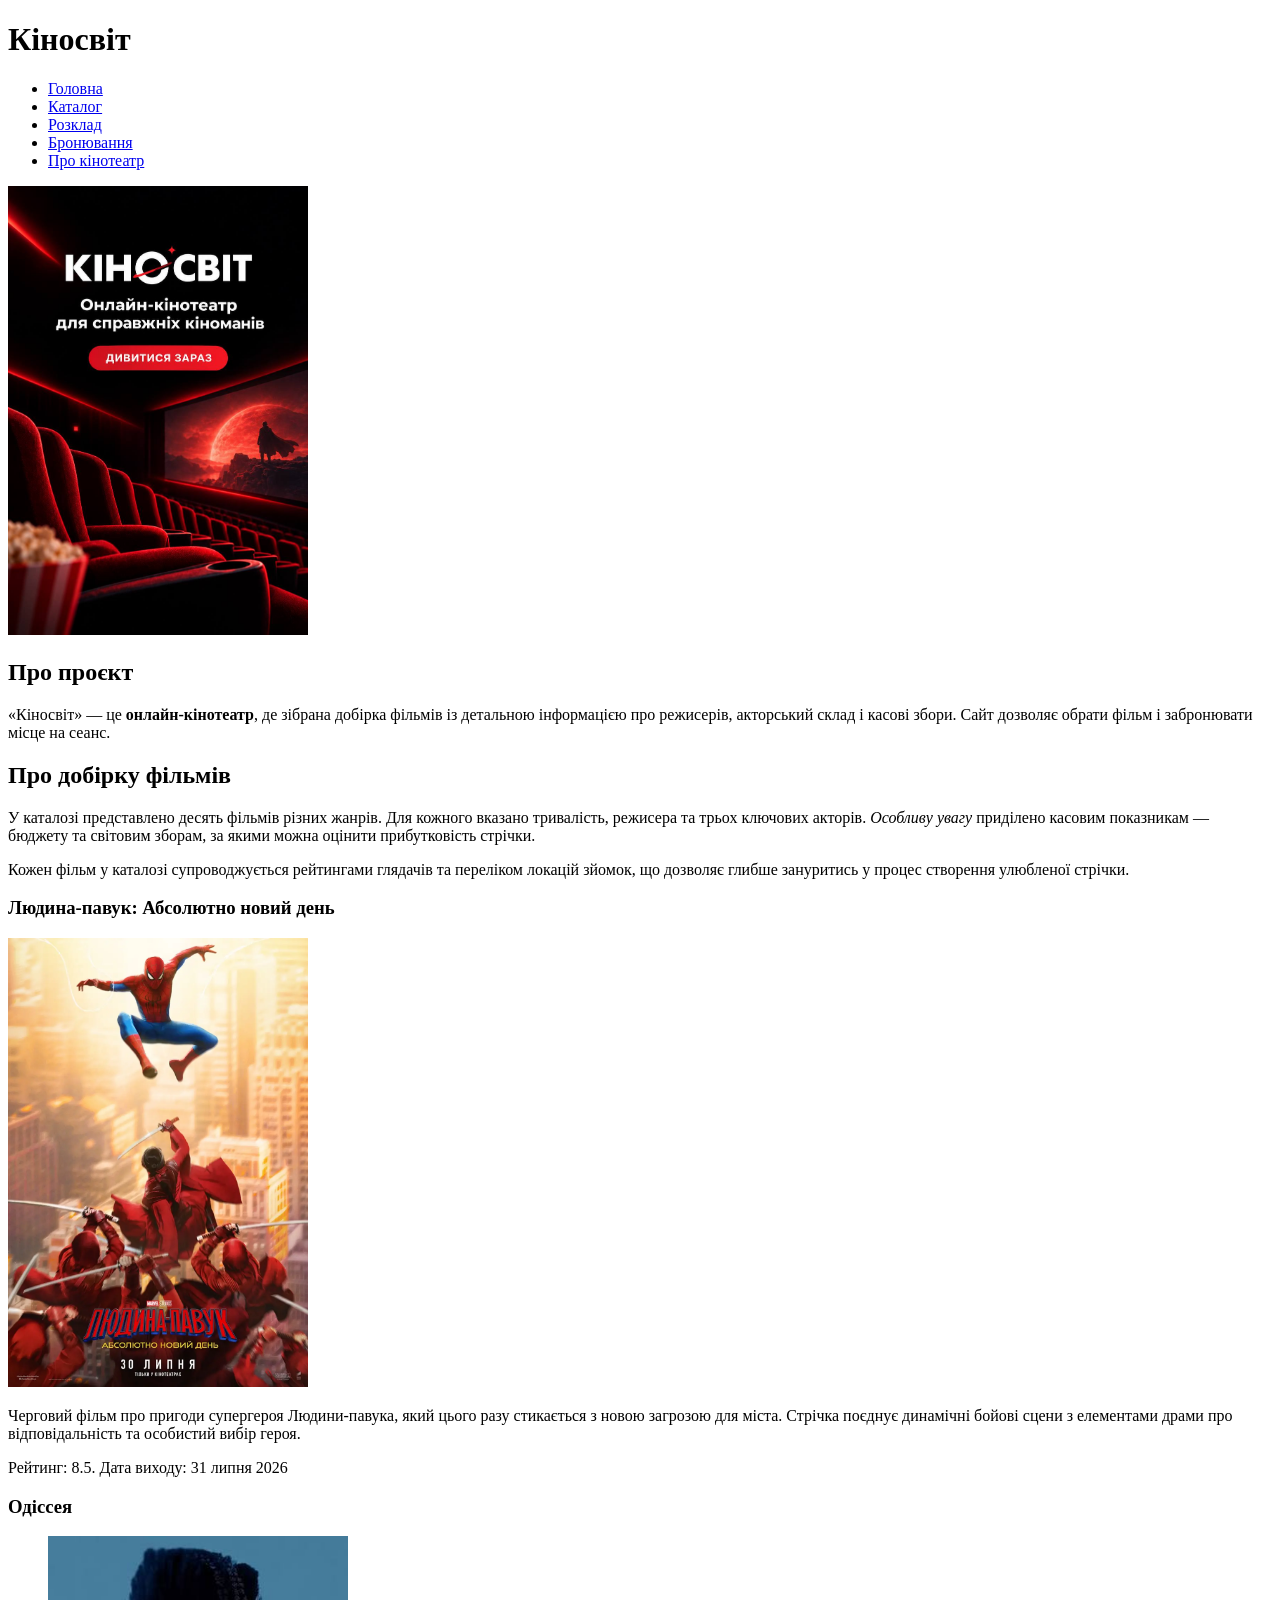
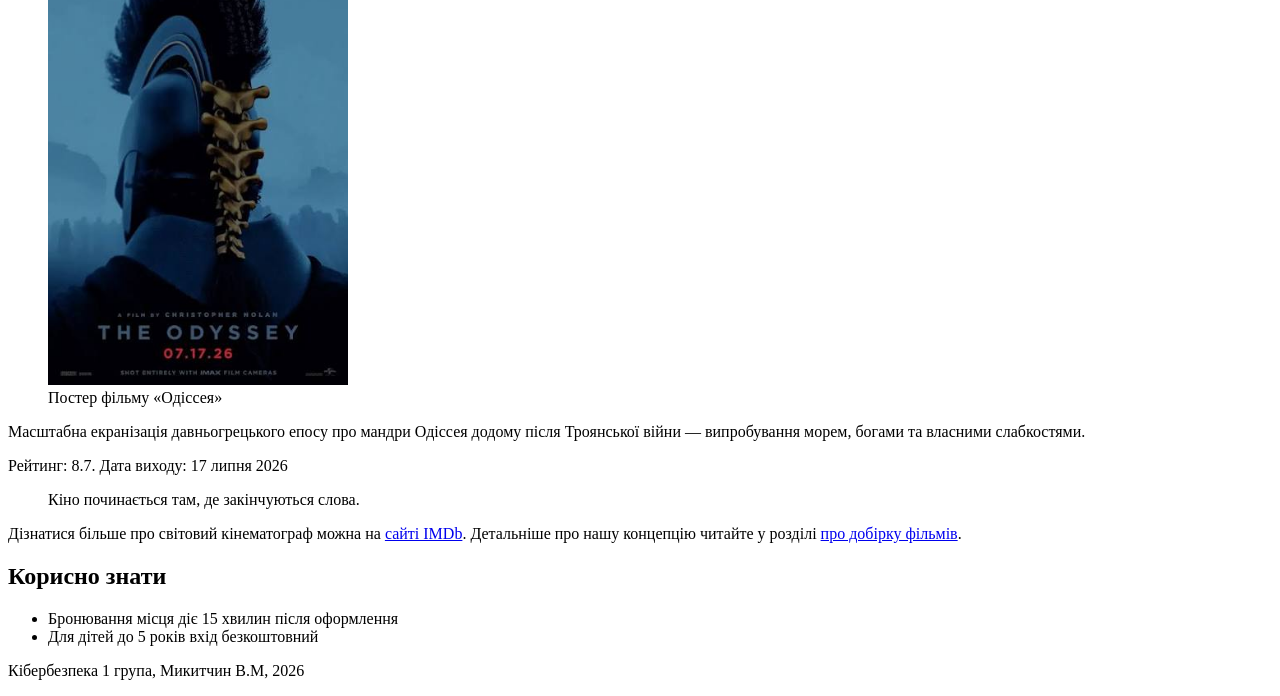
==== index.html @ e6f0a98f "Додано семантичний каркас головної сторінки" ====
<!DOCTYPE html>
<html lang="uk">
<head>
  <meta charset="UTF-8">
  <meta name="viewport" content="width=device-width, initial-scale=1.0">
  <title>Кіносвіт — онлайн-кінотеатр</title>
</head>
<body>

<header>
<h1>Кіносвіт</h1>
<nav aria-label="Головне меню">
  <ul>
    <li><a href="index.html">Головна</a></li>
    <li><a href="catalog.html">Каталог</a></li>
    <li><a href="#">Розклад</a></li>
    <li><a href="#">Бронювання</a></li>
    <li><a href="#">Про кінотеатр</a></li>
  </ul>
</nav>
<img src="images/cinema-banner-1.jpg" alt="Постер-банер онлайн-кінотеатру Кіносвіт" width="300" height="449">
</header>

<main>

<section>
<h2 id="about">Про проєкт</h2>
<p>
  «Кіносвіт» — це <strong>онлайн-кінотеатр</strong>, де зібрана добірка
  фільмів із детальною інформацією про режисерів, акторський склад
  і касові збори. Сайт дозволяє обрати фільм і забронювати місце на сеанс.
</p>
</section>

<section>
<h2 id="selection">Про добірку фільмів</h2>
<p>
  У каталозі представлено десять фільмів різних жанрів. Для кожного
  вказано тривалість, режисера та трьох ключових акторів.
  <em>Особливу увагу</em> приділено касовим показникам — бюджету
  та світовим зборам, за якими можна оцінити прибутковість стрічки.
</p>
<p>
  Кожен фільм у каталозі супроводжується рейтингами глядачів
  та переліком локацій зйомок, що дозволяє глибше зануритись
  у процес створення улюбленої стрічки.
</p>

<article>
<header>
<h3>Людина-павук: Абсолютно новий день</h3>
</header>
<img src="images/cinema-banner.jpg" alt="Постер фільму «Людина-павук: Абсолютно новий день»" width="300" height="449" loading="lazy">
<p> Черговий фільм про пригоди супергероя Людини-павука, який 
    цього разу стикається з новою загрозою для міста. Стрічка 
    поєднує динамічні бойові сцени з елементами драми про 
    відповідальність та особистий вибір героя.</p>
<footer>
<p>Рейтинг: 8.5. Дата виходу: <time datetime="2026-07-31">31 липня 2026</time></p>
</footer>
</article>

<article>
<header>
<h3>Одіссея</h3>
</header>
<figure>
  <img src="images/movie-poster-2.jpg" alt="Постер фільму «Одіссея»" width="300" height="449" loading="lazy">
  <figcaption>Постер фільму «Одіссея»</figcaption>
</figure>
<p> Масштабна екранізація давньогрецького епосу про мандри Одіссея 
    додому після Троянської війни — випробування морем, богами 
    та власними слабкостями.</p>
<footer>
<p>Рейтинг: 8.7. Дата виходу: <time datetime="2026-07-17">17 липня 2026</time></p>
</footer>
</article>

<blockquote>Кіно починається там, де закінчуються слова.</blockquote>

<p>
  Дізнатися більше про світовий кінематограф можна на
  <a href="https://www.imdb.com" target="_blank" rel="noopener noreferrer">сайті IMDb</a>.
  Детальніше про нашу концепцію читайте у розділі
  <a href="#selection">про добірку фільмів</a>.
</p>
</section>

</main>

<aside>
<h2>Корисно знати</h2>
<ul>
  <li>Бронювання місця діє 15 хвилин після оформлення</li>
  <li>Для дітей до 5 років вхід безкоштовний</li>
</ul>
</aside>

<footer>
<p>Кібербезпека 1 група, Микитчин В.М, 2026</p>
</footer>

</body>
</html>
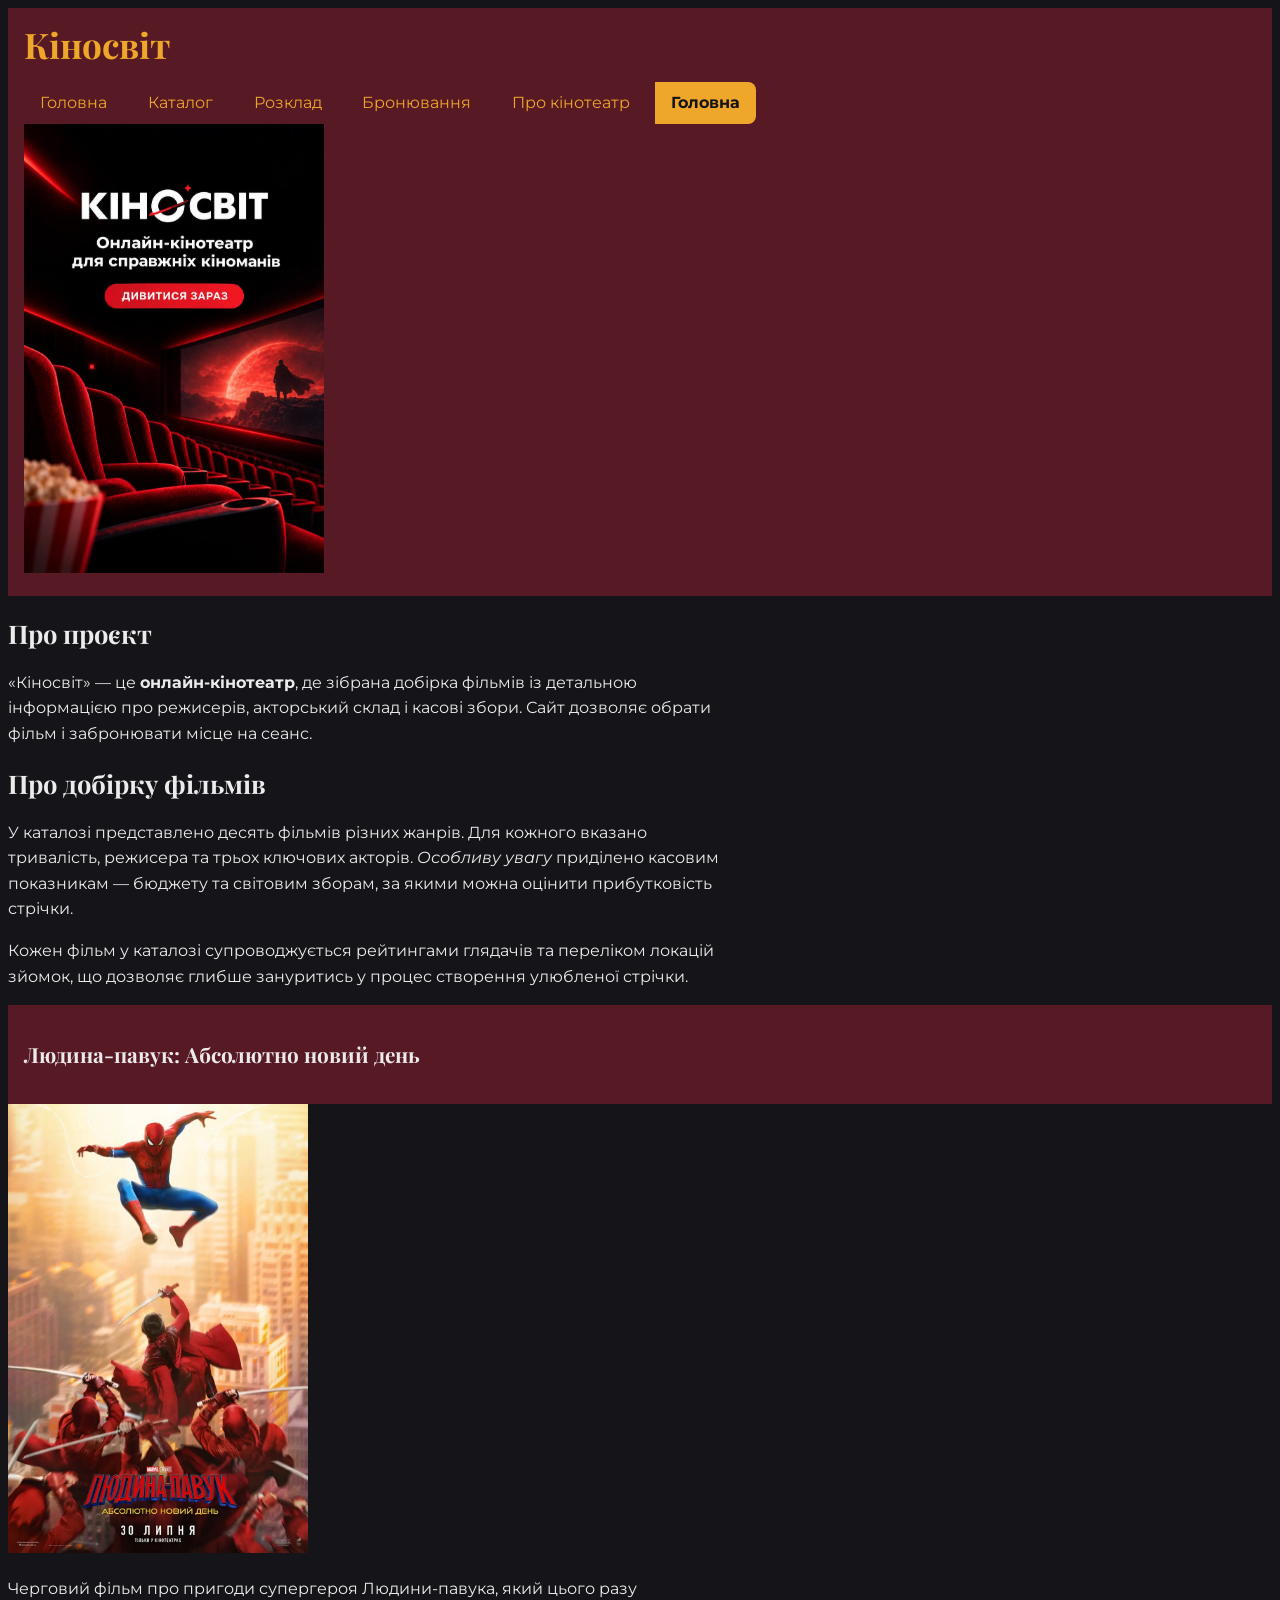
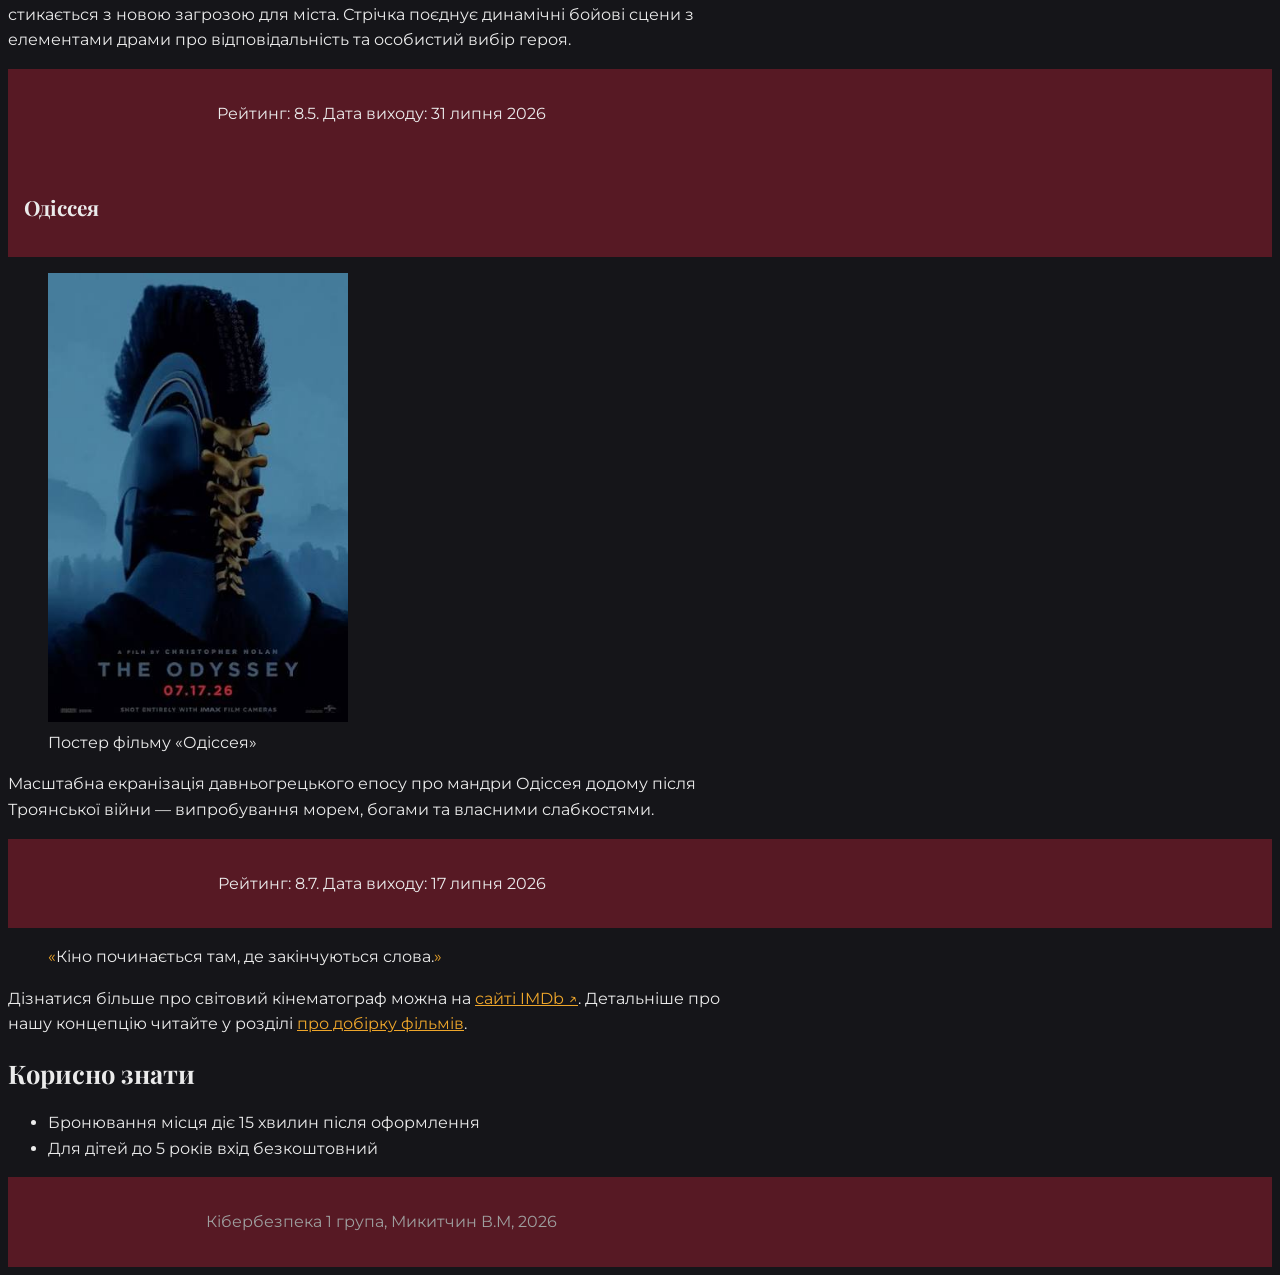
==== commit 63d11d63: "Підключено CSS та додано клас current у навігації" ====
--- a/index.html
+++ b/index.html
@@ -1,104 +1,110 @@
 <!DOCTYPE html>
 <html lang="uk">
+
 <head>
   <meta charset="UTF-8">
   <meta name="viewport" content="width=device-width, initial-scale=1.0">
   <title>Кіносвіт — онлайн-кінотеатр</title>
+  <link rel="stylesheet" href="css/styles.css">
 </head>
+
 <body>
 
-<header>
-<h1>Кіносвіт</h1>
-<nav aria-label="Головне меню">
-  <ul>
-    <li><a href="index.html">Головна</a></li>
-    <li><a href="catalog.html">Каталог</a></li>
-    <li><a href="#">Розклад</a></li>
-    <li><a href="#">Бронювання</a></li>
-    <li><a href="#">Про кінотеатр</a></li>
-  </ul>
-</nav>
-<img src="images/cinema-banner-1.jpg" alt="Постер-банер онлайн-кінотеатру Кіносвіт" width="300" height="449">
-</header>
+  <header>
+    <h1>Кіносвіт</h1>
+    <nav aria-label="Головне меню">
+      <ul>
+        <li><a href="index.html">Головна</a></li>
+        <li><a href="catalog.html">Каталог</a></li>
+        <li><a href="#">Розклад</a></li>
+        <li><a href="form.html">Бронювання</a></li>
+        <li><a href="#">Про кінотеатр</a></li>
+        <li><a href="index.html" class="current">Головна</a></li>
+      </ul>
+    </nav>
+    <img src="images/cinema-banner-1.webp" alt="Постер-банер онлайн-кінотеатру Кіносвіт" width="300" height="449">
+  </header>
 
-<main>
+  <main>
 
-<section>
-<h2 id="about">Про проєкт</h2>
-<p>
-  «Кіносвіт» — це <strong>онлайн-кінотеатр</strong>, де зібрана добірка
-  фільмів із детальною інформацією про режисерів, акторський склад
-  і касові збори. Сайт дозволяє обрати фільм і забронювати місце на сеанс.
-</p>
-</section>
+    <section>
+      <h2 id="about">Про проєкт</h2>
+      <p>
+        «Кіносвіт» — це <strong>онлайн-кінотеатр</strong>, де зібрана добірка
+        фільмів із детальною інформацією про режисерів, акторський склад
+        і касові збори. Сайт дозволяє обрати фільм і забронювати місце на сеанс.
+      </p>
+    </section>
 
-<section>
-<h2 id="selection">Про добірку фільмів</h2>
-<p>
-  У каталозі представлено десять фільмів різних жанрів. Для кожного
-  вказано тривалість, режисера та трьох ключових акторів.
-  <em>Особливу увагу</em> приділено касовим показникам — бюджету
-  та світовим зборам, за якими можна оцінити прибутковість стрічки.
-</p>
-<p>
-  Кожен фільм у каталозі супроводжується рейтингами глядачів
-  та переліком локацій зйомок, що дозволяє глибше зануритись
-  у процес створення улюбленої стрічки.
-</p>
+    <section>
+      <h2 id="selection">Про добірку фільмів</h2>
+      <p>
+        У каталозі представлено десять фільмів різних жанрів. Для кожного
+        вказано тривалість, режисера та трьох ключових акторів.
+        <em>Особливу увагу</em> приділено касовим показникам — бюджету
+        та світовим зборам, за якими можна оцінити прибутковість стрічки.
+      </p>
+      <p>
+        Кожен фільм у каталозі супроводжується рейтингами глядачів
+        та переліком локацій зйомок, що дозволяє глибше зануритись
+        у процес створення улюбленої стрічки.
+      </p>
 
-<article>
-<header>
-<h3>Людина-павук: Абсолютно новий день</h3>
-</header>
-<img src="images/cinema-banner.jpg" alt="Постер фільму «Людина-павук: Абсолютно новий день»" width="300" height="449" loading="lazy">
-<p> Черговий фільм про пригоди супергероя Людини-павука, який 
-    цього разу стикається з новою загрозою для міста. Стрічка 
-    поєднує динамічні бойові сцени з елементами драми про 
-    відповідальність та особистий вибір героя.</p>
-<footer>
-<p>Рейтинг: 8.5. Дата виходу: <time datetime="2026-07-31">31 липня 2026</time></p>
-</footer>
-</article>
+      <article id="promo">
+        <header>
+          <h3>Людина-павук: Абсолютно новий день</h3>
+        </header>
+        <img src="images/cinema-banner.webp" alt="Постер фільму «Людина-павук: Абсолютно новий день»" width="300"
+          height="449" loading="lazy">
+        <p> Черговий фільм про пригоди супергероя Людини-павука, який
+          цього разу стикається з новою загрозою для міста. Стрічка
+          поєднує динамічні бойові сцени з елементами драми про
+          відповідальність та особистий вибір героя.</p>
+        <footer>
+          <p>Рейтинг: 8.5. Дата виходу: <time datetime="2026-07-31">31 липня 2026</time></p>
+        </footer>
+      </article>
 
-<article>
-<header>
-<h3>Одіссея</h3>
-</header>
-<figure>
-  <img src="images/movie-poster-2.jpg" alt="Постер фільму «Одіссея»" width="300" height="449" loading="lazy">
-  <figcaption>Постер фільму «Одіссея»</figcaption>
-</figure>
-<p> Масштабна екранізація давньогрецького епосу про мандри Одіссея 
-    додому після Троянської війни — випробування морем, богами 
-    та власними слабкостями.</p>
-<footer>
-<p>Рейтинг: 8.7. Дата виходу: <time datetime="2026-07-17">17 липня 2026</time></p>
-</footer>
-</article>
+      <article>
+        <header>
+          <h3>Одіссея</h3>
+        </header>
+        <figure>
+          <img src="images/images.webp" alt="Постер фільму «Одіссея»" width="300" height="449" loading="lazy">
+          <figcaption>Постер фільму «Одіссея»</figcaption>
+        </figure>
+        <p> Масштабна екранізація давньогрецького епосу про мандри Одіссея
+          додому після Троянської війни — випробування морем, богами
+          та власними слабкостями.</p>
+        <footer>
+          <p>Рейтинг: 8.7. Дата виходу: <time datetime="2026-07-17">17 липня 2026</time></p>
+        </footer>
+      </article>
 
-<blockquote>Кіно починається там, де закінчуються слова.</blockquote>
+      <blockquote>Кіно починається там, де закінчуються слова.</blockquote>
 
-<p>
-  Дізнатися більше про світовий кінематограф можна на
-  <a href="https://www.imdb.com" target="_blank" rel="noopener noreferrer">сайті IMDb</a>.
-  Детальніше про нашу концепцію читайте у розділі
-  <a href="#selection">про добірку фільмів</a>.
-</p>
-</section>
+      <p>
+        Дізнатися більше про світовий кінематограф можна на
+        <a href="https://www.imdb.com" target="_blank" rel="noopener noreferrer">сайті IMDb</a>.
+        Детальніше про нашу концепцію читайте у розділі
+        <a href="#selection">про добірку фільмів</a>.
+      </p>
+    </section>
 
-</main>
+  </main>
 
-<aside>
-<h2>Корисно знати</h2>
-<ul>
-  <li>Бронювання місця діє 15 хвилин після оформлення</li>
-  <li>Для дітей до 5 років вхід безкоштовний</li>
-</ul>
-</aside>
+  <aside>
+    <h2>Корисно знати</h2>
+    <ul>
+      <li>Бронювання місця діє 15 хвилин після оформлення</li>
+      <li>Для дітей до 5 років вхід безкоштовний</li>
+    </ul>
+  </aside>
 
-<footer>
-<p>Кібербезпека 1 група, Микитчин В.М, 2026</p>
-</footer>
+  <footer>
+    <p>Кібербезпека 1 група, Микитчин В.М, 2026</p>
+  </footer>
 
 </body>
+
 </html>
--- a/css/styles.css
+++ b/css/styles.css
@@ -0,0 +1,232 @@
+/* 
+web-course-2/
+├── index.html
+├── catalog.html
+├── form.html
+├── css/
+│   └── styles.css
+├── images/
+└── README.md
+*/
+/* ==========================================================
+   Проєкт: Кіносвіт — онлайн-кінотеатр
+   Варіант 4
+   Виконав: Микитчин В.М.
+   Дата: жовтень 2026
+   ========================================================== */
+
+@import url('https://fonts.googleapis.com/css2?family=Playfair+Display:wght@700&family=Montserrat:wght@400;600&display=swap');
+
+:root {
+  /* Палітра "кінозалу": темний фон, тепле золото як акцент */
+  --color-brand: hsl(350 55% 22%);     /* бордовий — оксамитові крісла */
+  --color-accent: hsl(38 85% 55%);     /* тепле золото — кнопки, акценти */
+  --color-bg: hsl(240 10% 9%);         /* майже чорний фон залу */
+  --color-surface: hsl(240 8% 15%);    /* фон карток і таблиці */
+  --color-text: hsl(0 0% 92%);         /* світлий текст на темному фоні */
+  --color-muted: hsl(0 0% 62%);        /* другорядний текст */
+
+  --radius: 8px;
+  --space: 1rem;
+  --shadow: 0 2px 8px rgb(0 0 0 / 12%);
+  --font-heading: "Playfair Display", Georgia, serif;
+  --font-body: "Montserrat", Arial, sans-serif;
+  --font-mono: Consolas, "SFMono-Regular", Menlo, monospace;
+}
+
+body {
+  background: var(--color-bg);
+  color: var(--color-text);
+  font-family: var(--font-body);
+  font-size: 1rem;
+  line-height: 1.6;
+}
+
+h1, h2, h3 {
+  font-family: var(--font-heading);
+  line-height: 1.2;
+}
+
+h1 { font-size: 2.2rem; }
+h2 { font-size: 1.6rem; }
+h3 { font-size: 1.3rem; }
+
+p {
+  max-width: 65ch;
+}
+/* === Горизонтальне меню === */
+header {
+  background: var(--color-brand);
+  padding: var(--space);
+}
+
+header h1 {
+  color: var(--color-accent);
+  margin: 0 0 var(--space) 0;
+}
+
+nav ul {
+  list-style: none;
+  padding-left: 0;
+  margin: 0;
+}
+
+nav li {
+  display: inline-block;
+}
+
+nav a {
+  display: inline-block;
+  padding: 0.5em 1em;
+  color: var(--color-text);
+  text-decoration: none;
+}
+
+nav a:hover {
+  background: var(--color-accent);
+  color: var(--color-bg);
+}
+
+nav a.current {
+  background: var(--color-accent);
+  color: var(--color-bg);
+  font-weight: bold;
+}
+
+footer {
+  background: var(--color-brand);
+  color: var(--color-muted);
+  padding: var(--space);
+  text-align: center;
+}/* === Таблиця каталогу (LR2) === */
+table {
+  border-collapse: collapse;
+  width: 100%;
+  margin-bottom: var(--space);
+}
+
+caption {
+  text-align: left;
+  font-weight: bold;
+  margin-bottom: 0.5em;
+  color: var(--color-accent);
+}
+
+th, td {
+  border: 1px solid var(--color-muted);
+  padding: 0.6em 1em;
+}
+
+thead th {
+  background: var(--color-brand);
+  color: var(--color-accent);
+  text-align: left;
+}
+
+/* an+b: even означає "кожен другий рядок" (2, 4, 6...) —
+   класична "зебра" для кращої читабельності таблиці */
+tbody tr:nth-child(even) {
+  background: var(--color-surface);
+}
+
+tbody tr:hover {
+  background: var(--color-accent);
+  color: var(--color-bg);
+}
+
+/* Тривалість і рейтинг — "дані", тому моноширинний шрифт і вирівнювання праворуч */
+tbody td:nth-child(4),
+tbody td:nth-child(5) {
+  font-family: var(--font-mono);
+  text-align: right;
+}/* === Форма бронювання (LR3) === */
+fieldset {
+  border: 1px solid var(--color-muted);
+  border-radius: var(--radius);
+  padding: var(--space);
+  margin-bottom: var(--space);
+}
+
+legend {
+  color: var(--color-accent);
+  font-family: var(--font-heading);
+  padding: 0 0.5em;
+}
+
+input, select, textarea {
+  width: 100%;
+  max-width: 400px;
+  padding: 0.5em;
+  margin-top: 0.25em;
+  background: var(--color-surface);
+  color: var(--color-text);
+  border: 1px solid var(--color-muted);
+  border-radius: var(--radius);
+  font-family: var(--font-body);
+}
+
+/* Підсвічуємо тільки активне поле -- якщо прибрати :focus,
+   уся сторінка стане червоною одразу після завантаження,
+   бо порожні required-поля invalid за замовчуванням */
+input:focus:invalid {
+  border-color: hsl(0 70% 50%);
+  background: hsl(0 50% 20%);
+}
+
+input:focus:valid {
+  border-color: hsl(140 50% 45%);
+  background: hsl(140 30% 18%);
+}
+
+button[type="submit"] {
+  background: var(--color-accent);
+  color: var(--color-bg);
+  border: none;
+  padding: 0.6em 1.2em;
+  border-radius: var(--radius);
+  font-weight: bold;
+  cursor: pointer;
+}
+
+button[type="reset"] {
+  background: transparent;
+  color: var(--color-muted);
+  border: 1px solid var(--color-muted);
+  padding: 0.6em 1.2em;
+  border-radius: var(--radius);
+  cursor: pointer;
+}/* Позначення обов'язкових полів зірочкою через псевдоелемент */
+label.required::after {
+  content: " *";
+  color: var(--color-accent);
+}/* === Додаткові псевдокласи === */
+li:first-child a { border-radius: var(--radius) 0 0 var(--radius); }
+li:last-child a { border-radius: 0 var(--radius) var(--radius) 0; }
+input:disabled { opacity: 0.5; }
+
+/* === Псевдоелементи === */
+blockquote::before { content: "«"; color: var(--color-accent); }
+blockquote::after { content: "»"; color: var(--color-accent); }
+
+/* === Комбінатори ===
+   Пробіл (нащадок): діє на будь-який p всередині article, на будь-якій глибині */
+article p { color: var(--color-text); }
+/* > (дитина): діє тільки на li, що є прямим нащадком nav ul */
+nav ul > li { margin-right: 0.3em; }
+
+/* === Атрибутний селектор ===
+   Позначаємо зовнішні посилання значком */
+a[href^="http"]::after {
+  content: " ↗";
+  color: var(--color-accent);
+}
+
+/* === Стани посилань у порядку LVHFA ===
+   Порядок критичний: кожен наступний стан має "переважати"
+   попередній у каскаді, інакше, наприклад, hover ніколи
+   не спрацює на вже відвіданому посиланні */
+a:link    { color: var(--color-accent); }
+a:visited { color: var(--color-muted); }
+a:hover   { text-decoration: underline; }
+a:focus-visible { outline: 2px solid var(--color-accent); }
+a:active  { color: var(--color-brand); }
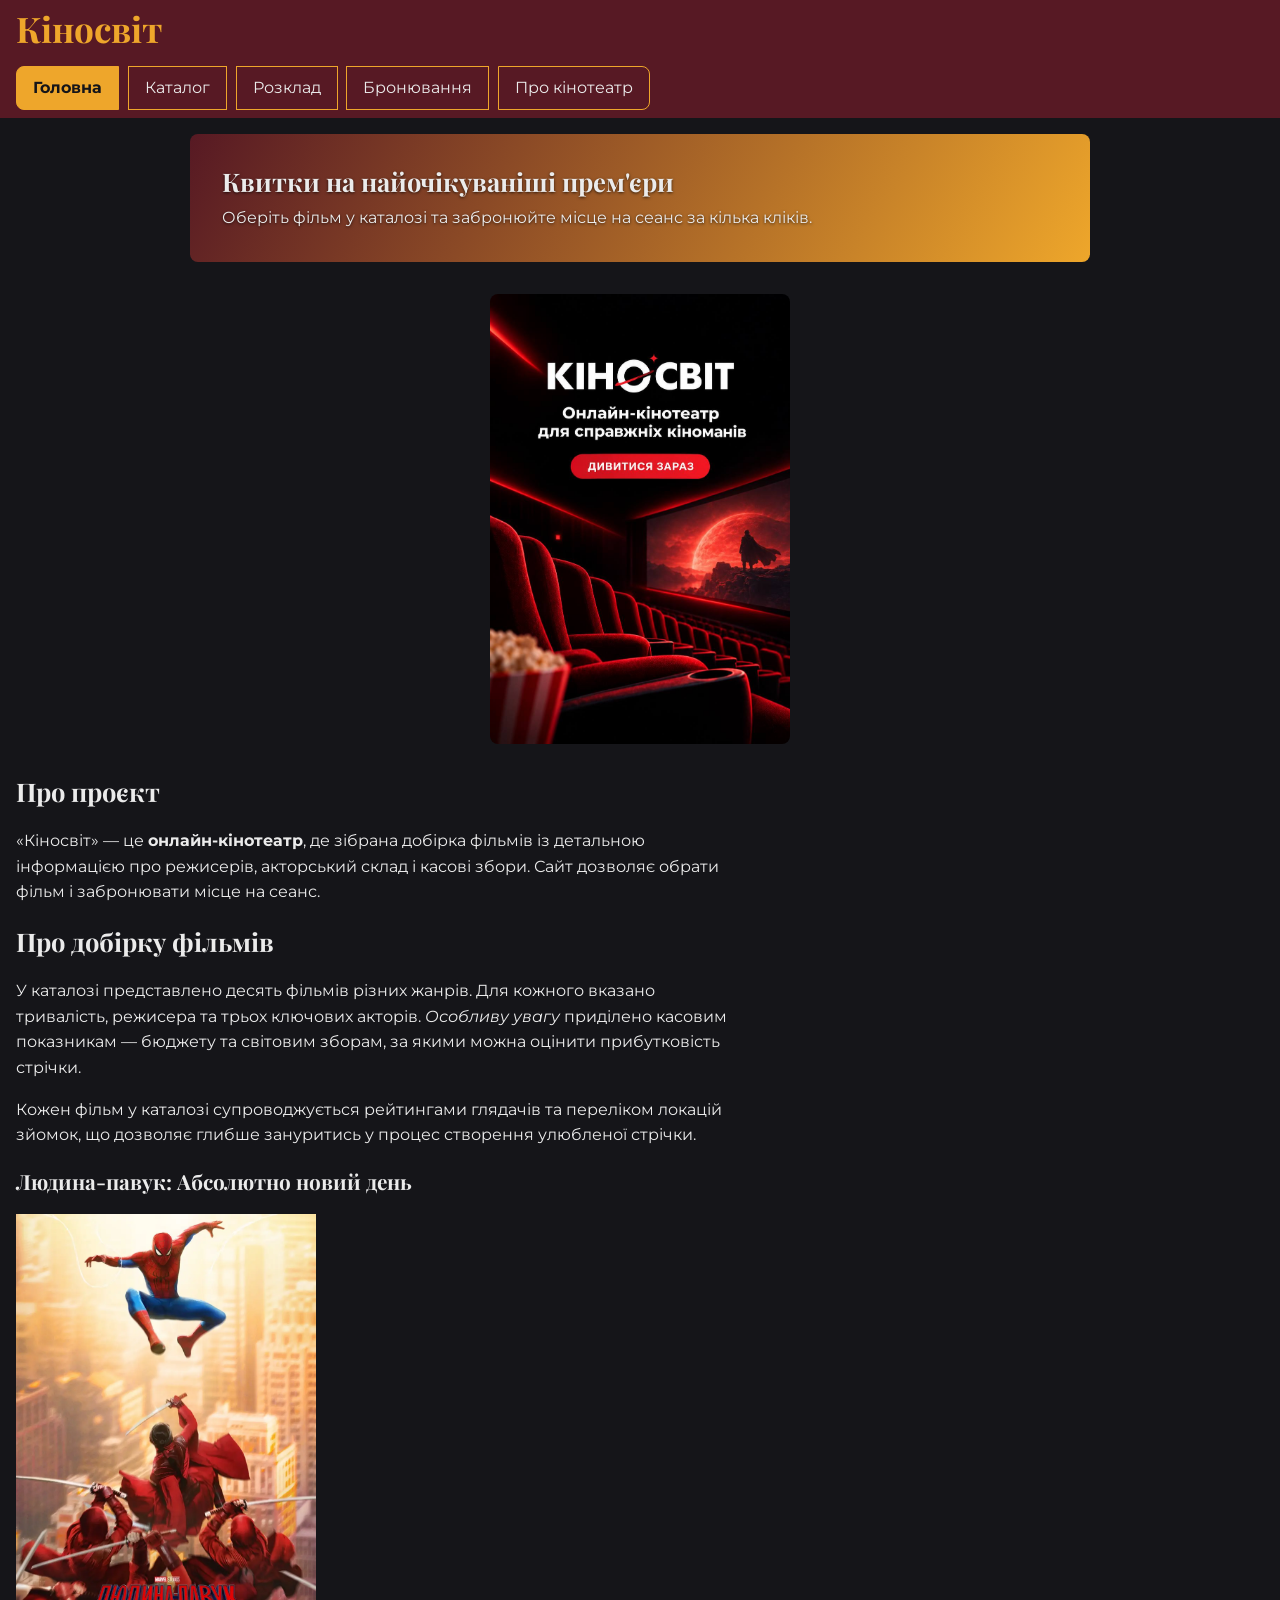
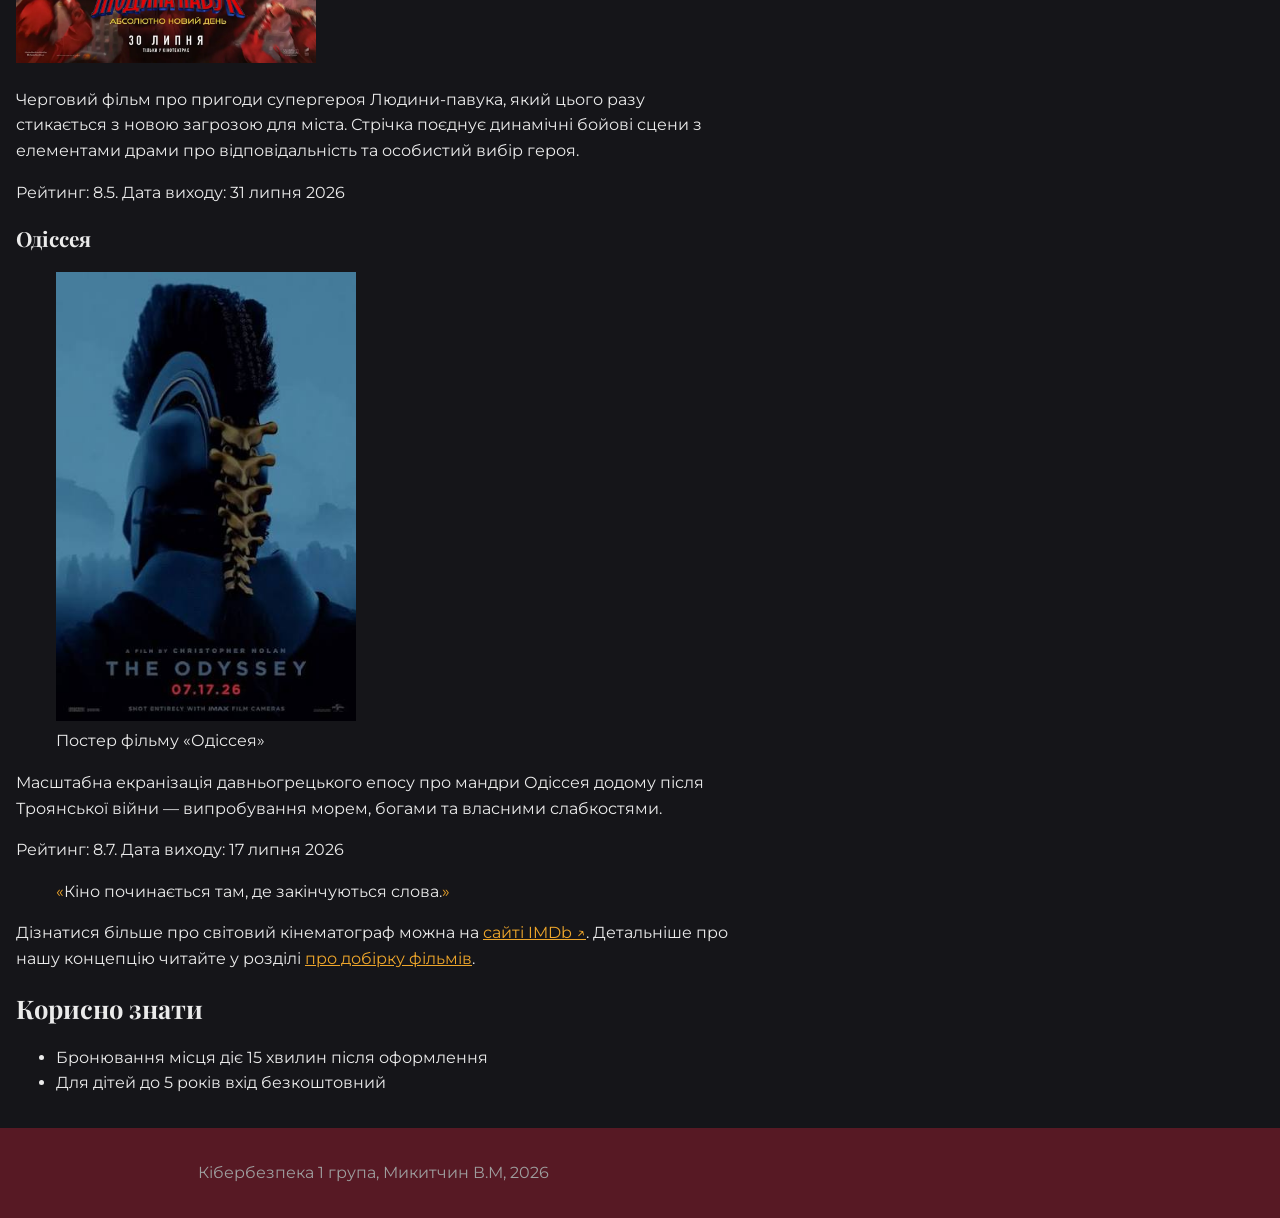
==== commit b44ae060: "Додано градієнтний банер на головній, вирівняно навігацію, оновлено форму" ====
--- a/index.html
+++ b/index.html
@@ -14,18 +14,24 @@
     <h1>Кіносвіт</h1>
     <nav aria-label="Головне меню">
       <ul>
-        <li><a href="index.html">Головна</a></li>
+        <li><a href="index.html" class="current">Головна</a></li>
         <li><a href="catalog.html">Каталог</a></li>
         <li><a href="#">Розклад</a></li>
         <li><a href="form.html">Бронювання</a></li>
         <li><a href="#">Про кінотеатр</a></li>
-        <li><a href="index.html" class="current">Головна</a></li>
       </ul>
     </nav>
-    <img src="images/cinema-banner-1.webp" alt="Постер-банер онлайн-кінотеатру Кіносвіт" width="300" height="449">
   </header>
 
   <main>
+
+    <section class="banner">
+  <h2>Квитки на найочікуваніші прем'єри</h2>
+  <p>Оберіть фільм у каталозі та забронюйте місце на сеанс за кілька кліків.</p>
+</section>
+
+<img class="hero-img" src="images/cinema-banner-1.webp"
+     alt="Постер-банер онлайн-кінотеатру Кіносвіт" width="300" height="449">
 
     <section>
       <h2 id="about">Про проєкт</h2>
@@ -91,15 +97,15 @@
       </p>
     </section>
 
+    <aside>
+      <h2>Корисно знати</h2>
+      <ul>
+        <li>Бронювання місця діє 15 хвилин після оформлення</li>
+        <li>Для дітей до 5 років вхід безкоштовний</li>
+      </ul>
+    </aside>
+
   </main>
-
-  <aside>
-    <h2>Корисно знати</h2>
-    <ul>
-      <li>Бронювання місця діє 15 хвилин після оформлення</li>
-      <li>Для дітей до 5 років вхід безкоштовний</li>
-    </ul>
-  </aside>
 
   <footer>
     <p>Кібербезпека 1 група, Микитчин В.М, 2026</p>
--- a/css/styles.css
+++ b/css/styles.css
@@ -1,4 +1,4 @@
-/* 
+/*
 web-course-2/
 ├── index.html
 ├── catalog.html
@@ -17,6 +17,14 @@
 
 @import url('https://fonts.googleapis.com/css2?family=Playfair+Display:wght@700&family=Montserrat:wght@400;600&display=swap');
 
+/* box-sizing: border-box означає, що width включає padding і border.
+   У content-box width рахується тільки для вмісту, а відступи й рамка
+   додаються зверху, тому дві колонки по 50% з padding разом дають
+   більше 100% і не вміщаються в рядок. */
+*, *::before, *::after {
+  box-sizing: border-box;
+}
+
 :root {
   /* Палітра "кінозалу": темний фон, тепле золото як акцент */
   --color-brand: hsl(350 55% 22%);     /* бордовий — оксамитові крісла */
@@ -27,14 +35,22 @@
   --color-muted: hsl(0 0% 62%);        /* другорядний текст */
 
   --radius: 8px;
-  --space: 1rem;
-  --shadow: 0 2px 8px rgb(0 0 0 / 12%);
+  --shadow: 0 4px 14px rgb(0 0 0 / 60%);
   --font-heading: "Playfair Display", Georgia, serif;
   --font-body: "Montserrat", Arial, sans-serif;
   --font-mono: Consolas, "SFMono-Regular", Menlo, monospace;
+
+  /* Розміри для LR5 */
+  --space-xs: 0.25rem;
+  --space-sm: 0.5rem;
+  --space-md: 1rem;
+  --space-lg: 2rem;
+  --card-width: 260px;
+  --poster-height: 360px;
 }
 
 body {
+  margin: 0;
   background: var(--color-bg);
   color: var(--color-text);
   font-family: var(--font-body);
@@ -54,171 +70,9 @@
 p {
   max-width: 65ch;
 }
-/* === Горизонтальне меню === */
-header {
-  background: var(--color-brand);
-  padding: var(--space);
-}
-
-header h1 {
-  color: var(--color-accent);
-  margin: 0 0 var(--space) 0;
-}
-
-nav ul {
-  list-style: none;
-  padding-left: 0;
-  margin: 0;
-}
-
-nav li {
-  display: inline-block;
-}
-
-nav a {
-  display: inline-block;
-  padding: 0.5em 1em;
-  color: var(--color-text);
-  text-decoration: none;
-}
-
-nav a:hover {
-  background: var(--color-accent);
-  color: var(--color-bg);
-}
-
-nav a.current {
-  background: var(--color-accent);
-  color: var(--color-bg);
-  font-weight: bold;
-}
-
-footer {
-  background: var(--color-brand);
-  color: var(--color-muted);
-  padding: var(--space);
-  text-align: center;
-}/* === Таблиця каталогу (LR2) === */
-table {
-  border-collapse: collapse;
-  width: 100%;
-  margin-bottom: var(--space);
-}
-
-caption {
-  text-align: left;
-  font-weight: bold;
-  margin-bottom: 0.5em;
-  color: var(--color-accent);
-}
-
-th, td {
-  border: 1px solid var(--color-muted);
-  padding: 0.6em 1em;
-}
-
-thead th {
-  background: var(--color-brand);
-  color: var(--color-accent);
-  text-align: left;
-}
-
-/* an+b: even означає "кожен другий рядок" (2, 4, 6...) —
-   класична "зебра" для кращої читабельності таблиці */
-tbody tr:nth-child(even) {
-  background: var(--color-surface);
-}
-
-tbody tr:hover {
-  background: var(--color-accent);
-  color: var(--color-bg);
-}
-
-/* Тривалість і рейтинг — "дані", тому моноширинний шрифт і вирівнювання праворуч */
-tbody td:nth-child(4),
-tbody td:nth-child(5) {
-  font-family: var(--font-mono);
-  text-align: right;
-}/* === Форма бронювання (LR3) === */
-fieldset {
-  border: 1px solid var(--color-muted);
-  border-radius: var(--radius);
-  padding: var(--space);
-  margin-bottom: var(--space);
-}
-
-legend {
-  color: var(--color-accent);
-  font-family: var(--font-heading);
-  padding: 0 0.5em;
-}
-
-input, select, textarea {
-  width: 100%;
-  max-width: 400px;
-  padding: 0.5em;
-  margin-top: 0.25em;
-  background: var(--color-surface);
-  color: var(--color-text);
-  border: 1px solid var(--color-muted);
-  border-radius: var(--radius);
-  font-family: var(--font-body);
-}
-
-/* Підсвічуємо тільки активне поле -- якщо прибрати :focus,
-   уся сторінка стане червоною одразу після завантаження,
-   бо порожні required-поля invalid за замовчуванням */
-input:focus:invalid {
-  border-color: hsl(0 70% 50%);
-  background: hsl(0 50% 20%);
-}
-
-input:focus:valid {
-  border-color: hsl(140 50% 45%);
-  background: hsl(140 30% 18%);
-}
-
-button[type="submit"] {
-  background: var(--color-accent);
-  color: var(--color-bg);
-  border: none;
-  padding: 0.6em 1.2em;
-  border-radius: var(--radius);
-  font-weight: bold;
-  cursor: pointer;
-}
-
-button[type="reset"] {
-  background: transparent;
-  color: var(--color-muted);
-  border: 1px solid var(--color-muted);
-  padding: 0.6em 1.2em;
-  border-radius: var(--radius);
-  cursor: pointer;
-}/* Позначення обов'язкових полів зірочкою через псевдоелемент */
-label.required::after {
-  content: " *";
-  color: var(--color-accent);
-}/* === Додаткові псевдокласи === */
-li:first-child a { border-radius: var(--radius) 0 0 var(--radius); }
-li:last-child a { border-radius: 0 var(--radius) var(--radius) 0; }
-input:disabled { opacity: 0.5; }
-
-/* === Псевдоелементи === */
-blockquote::before { content: "«"; color: var(--color-accent); }
-blockquote::after { content: "»"; color: var(--color-accent); }
-
-/* === Комбінатори ===
-   Пробіл (нащадок): діє на будь-який p всередині article, на будь-якій глибині */
-article p { color: var(--color-text); }
-/* > (дитина): діє тільки на li, що є прямим нащадком nav ul */
-nav ul > li { margin-right: 0.3em; }
-
-/* === Атрибутний селектор ===
-   Позначаємо зовнішні посилання значком */
-a[href^="http"]::after {
-  content: " ↗";
-  color: var(--color-accent);
+
+main {
+  padding: var(--space-md);
 }
 
 /* === Стани посилань у порядку LVHFA ===
@@ -229,4 +83,322 @@
 a:visited { color: var(--color-muted); }
 a:hover   { text-decoration: underline; }
 a:focus-visible { outline: 2px solid var(--color-accent); }
-a:active  { color: var(--color-brand); }+a:active  { color: var(--color-text); }
+
+/* === Шапка і горизонтальне меню === */
+
+/* Селектор body > header, щоб стилі шапки сайту не чіпляли <header>
+   усередині <article>.
+   z-index працює лише на позиціонованих елементах, тому потрібен position
+   разом із ним, а без z-index картки з position: relative
+   перекривали б шапку під час прокручування. */
+body > header {
+  position: sticky;
+  top: 0;
+  z-index: 10;
+  background: var(--color-brand);
+  padding: var(--space-sm) var(--space-md);
+}
+
+body > header h1 {
+  color: var(--color-accent);
+  margin: 0 0 var(--space-md) 0;
+}
+
+nav ul {
+  list-style: none;
+  padding-left: 0;
+  margin: 0;
+}
+
+nav li {
+  display: inline-block;
+}
+
+/* nav a:link / nav a:visited мають вищу специфічність за a:link / a:visited,
+   тому колір пунктів меню не залежить від загальних стилів посилань.
+   Порядок: звичайний -> hover -> current (current має переважати) */
+nav a {
+  display: inline-block;
+  padding: 0.5em 1em;
+  text-decoration: none;
+  border: 1px solid var(--color-accent);
+}
+
+nav a:link,
+nav a:visited {
+  color: var(--color-text);
+}
+
+nav a:hover {
+  background: var(--color-accent);
+  color: var(--color-bg);
+}
+
+nav a.current,
+nav a.current:link,
+nav a.current:visited {
+  background: var(--color-accent);
+  color: var(--color-bg);
+  font-weight: bold;
+}
+
+body > footer {
+  background: var(--color-brand);
+  color: var(--color-muted);
+  padding: var(--space-md);
+  text-align: center;
+}
+
+/* === Таблиця каталогу (LR2) === */
+table {
+  border-collapse: collapse;
+  width: 100%;
+  margin-bottom: var(--space-md);
+}
+
+caption {
+  text-align: left;
+  font-weight: bold;
+  margin-bottom: 0.5em;
+  color: var(--color-accent);
+}
+
+th, td {
+  border: 1px solid var(--color-muted);
+  padding: 0.6em 1em;
+}
+
+thead th {
+  background: var(--color-brand);
+  color: var(--color-accent);
+  text-align: left;
+}
+
+tbody th {
+  text-align: left;
+}
+
+/* an+b: even означає "кожен другий рядок" (2, 4, 6...) —
+   класична "зебра" для кращої читабельності таблиці */
+tbody tr:nth-child(even) {
+  background: var(--color-surface);
+}
+
+tbody tr:hover {
+  background: var(--color-accent);
+  color: var(--color-bg);
+}
+
+/* Тривалість і рейтинг — "дані", тому моноширинний шрифт і вирівнювання праворуч */
+tbody td:nth-child(4),
+tbody td:nth-child(5) {
+  font-family: var(--font-mono);
+  text-align: right;
+}
+
+/* === Форма бронювання (LR3) === */
+fieldset {
+  border: 1px solid var(--color-muted);
+  border-radius: var(--radius);
+  padding: var(--space-md);
+  margin-bottom: var(--space-md);
+}
+
+legend {
+  color: var(--color-accent);
+  font-family: var(--font-heading);
+  padding: 0 0.5em;
+}
+
+/* radio і checkbox виключені, щоб не розтягувались на всю ширину */
+input:not([type="radio"]):not([type="checkbox"]),
+select,
+textarea {
+  width: 100%;
+  max-width: 400px;
+  padding: 0.5em;
+  margin-top: 0.25em;
+  background: var(--color-surface);
+  color: var(--color-text);
+  border: 1px solid var(--color-muted);
+  border-radius: var(--radius);
+  font-family: var(--font-body);
+}
+
+/* Підсвічуємо тільки активне поле -- якщо прибрати :focus,
+   уся сторінка стане червоною одразу після завантаження,
+   бо порожні required-поля invalid за замовчуванням */
+input:focus:invalid {
+  border-color: hsl(0 70% 50%);
+  background: hsl(0 50% 20%);
+}
+
+input:focus:valid {
+  border-color: hsl(140 50% 45%);
+  background: hsl(140 30% 18%);
+}
+
+button[type="submit"] {
+  background: var(--color-accent);
+  color: var(--color-bg);
+  border: none;
+  padding: 0.6em 1.2em;
+  border-radius: var(--radius);
+  font-weight: bold;
+  cursor: pointer;
+}
+
+button[type="reset"] {
+  background: transparent;
+  color: var(--color-muted);
+  border: 1px solid var(--color-muted);
+  padding: 0.6em 1.2em;
+  border-radius: var(--radius);
+  cursor: pointer;
+}
+
+/* Позначення обов'язкових полів зірочкою через псевдоелемент */
+label.required::after {
+  content: " *";
+  color: var(--color-accent);
+}
+
+/* === Додаткові псевдокласи === */
+nav li:first-child a { border-radius: var(--radius) 0 0 var(--radius); }
+nav li:last-child a { border-radius: 0 var(--radius) var(--radius) 0; }
+input:disabled { opacity: 0.5; }
+
+/* === Псевдоелементи === */
+blockquote::before { content: "«"; color: var(--color-accent); }
+blockquote::after { content: "»"; color: var(--color-accent); }
+
+/* === Комбінатори ===
+   Пробіл (нащадок): діє на будь-який p всередині article, на будь-якій глибині */
+article p { color: var(--color-text); }
+/* > (дитина): діє тільки на li, що є прямим нащадком nav ul */
+nav ul > li { margin-right: 0.3em; }
+
+/* === Атрибутний селектор ===
+   Позначаємо зовнішні посилання значком */
+a[href^="http"]::after {
+  content: " ↗";
+  color: var(--color-accent);
+}
+
+/* ===== Градієнтний банер ===== */
+.banner {
+  width: min(100%, 900px);
+  margin: 0 auto var(--space-lg);
+  padding: var(--space-lg);
+  border-radius: var(--radius);
+  color: var(--color-text);
+  text-shadow: 0 1px 3px rgb(0 0 0 / 70%);
+  background-image: linear-gradient(120deg, var(--color-brand), var(--color-accent));
+}
+
+.banner h2 {
+  margin: 0 0 var(--space-sm);
+}
+
+.banner p {
+  margin: 0;
+}
+/* ===== Зображення на головній ===== */
+.hero-img {
+  display: block;
+  width: min(100%, 300px);
+  height: auto;
+  margin: 0 auto var(--space-lg);
+  border-radius: var(--radius);
+}
+
+/* ===== Картки каталогу ===== */
+.catalog h2 {
+  margin: 0 0 var(--space-md);
+}
+
+.cards {
+  margin: 0;
+  padding: 0;
+}
+
+.card {
+  display: inline-block;
+  vertical-align: top;
+  width: var(--card-width);
+  margin: 0 var(--space-md) var(--space-lg) 0;
+  background: var(--color-surface);
+  border: 1px solid var(--color-muted);
+  border-radius: var(--radius);
+  box-shadow: var(--shadow);
+  /* overflow: hidden обрізає зображення по заокруглених кутах картки,
+     без нього кути картинки виступали б за border-radius. */
+  overflow: hidden;
+  /* Абсолютно позиціонований елемент рахує top/right від найближчого
+     предка з position, відмінним від static. Без relative у картки
+     бейджі рахували координати від сторінки і стрибали у верхній
+     правий кут вікна. */
+  position: relative;
+}
+
+.card__body {
+  padding: var(--space-md);
+}
+
+.card__img {
+  /* display: block прибирає зазор під картинкою: img рядковий
+     і сидить на базовій лінії тексту. */
+  display: block;
+  width: 100%;
+  height: var(--poster-height);
+  object-fit: cover;
+  object-position: center;
+}
+
+.card__title {
+  white-space: nowrap;
+  overflow: hidden;
+  text-overflow: ellipsis;
+  line-height: 1.3;
+  margin: 0 0 var(--space-sm);
+}
+
+.card__meta,
+.card__id {
+  margin: 0 0 var(--space-sm);
+}
+
+.card__id {
+  font-family: var(--font-mono);
+  font-size: 0.85rem;
+  /* Без nowrap: довгий код переноситься, а не обрізається */
+  overflow-wrap: anywhere;
+}
+
+.card__badge {
+  position: absolute;
+  top: var(--space-sm);
+  right: var(--space-sm);
+  padding: var(--space-xs) var(--space-sm);
+  background: var(--color-accent);
+  color: var(--color-bg);
+  font-size: 0.8rem;
+  border-radius: 999px;
+}
+
+/* ===== Демонстрація: схлопування відступів ===== */
+/* Схлопування вертикальних відступів (margin collapse) відбувається
+   між сусідніми БЛОКОВИМИ елементами. Якщо розкоментувати цей блок,
+   відстань між .card__meta і .card__id (вони сусіди всередині
+   .card__body) буде НЕ 24+16=40px, а 24px: два вертикальні відступи,
+   що стикаються, не додаються, а зливаються в один, більший із двох.
+   Горизонтальні відступи так не поводяться, вони завжди додаються.
+   (Самі картки тут не підходять: вони inline-block, а відступи
+   inline-block елементів не схлопуються.)
+   Тому в цій роботі всі вертикальні відступи задані
+   тільки в один бік, знизу.
+
+.card__meta { margin-bottom: 24px; }
+.card__id   { margin-top: 16px; }
+*/
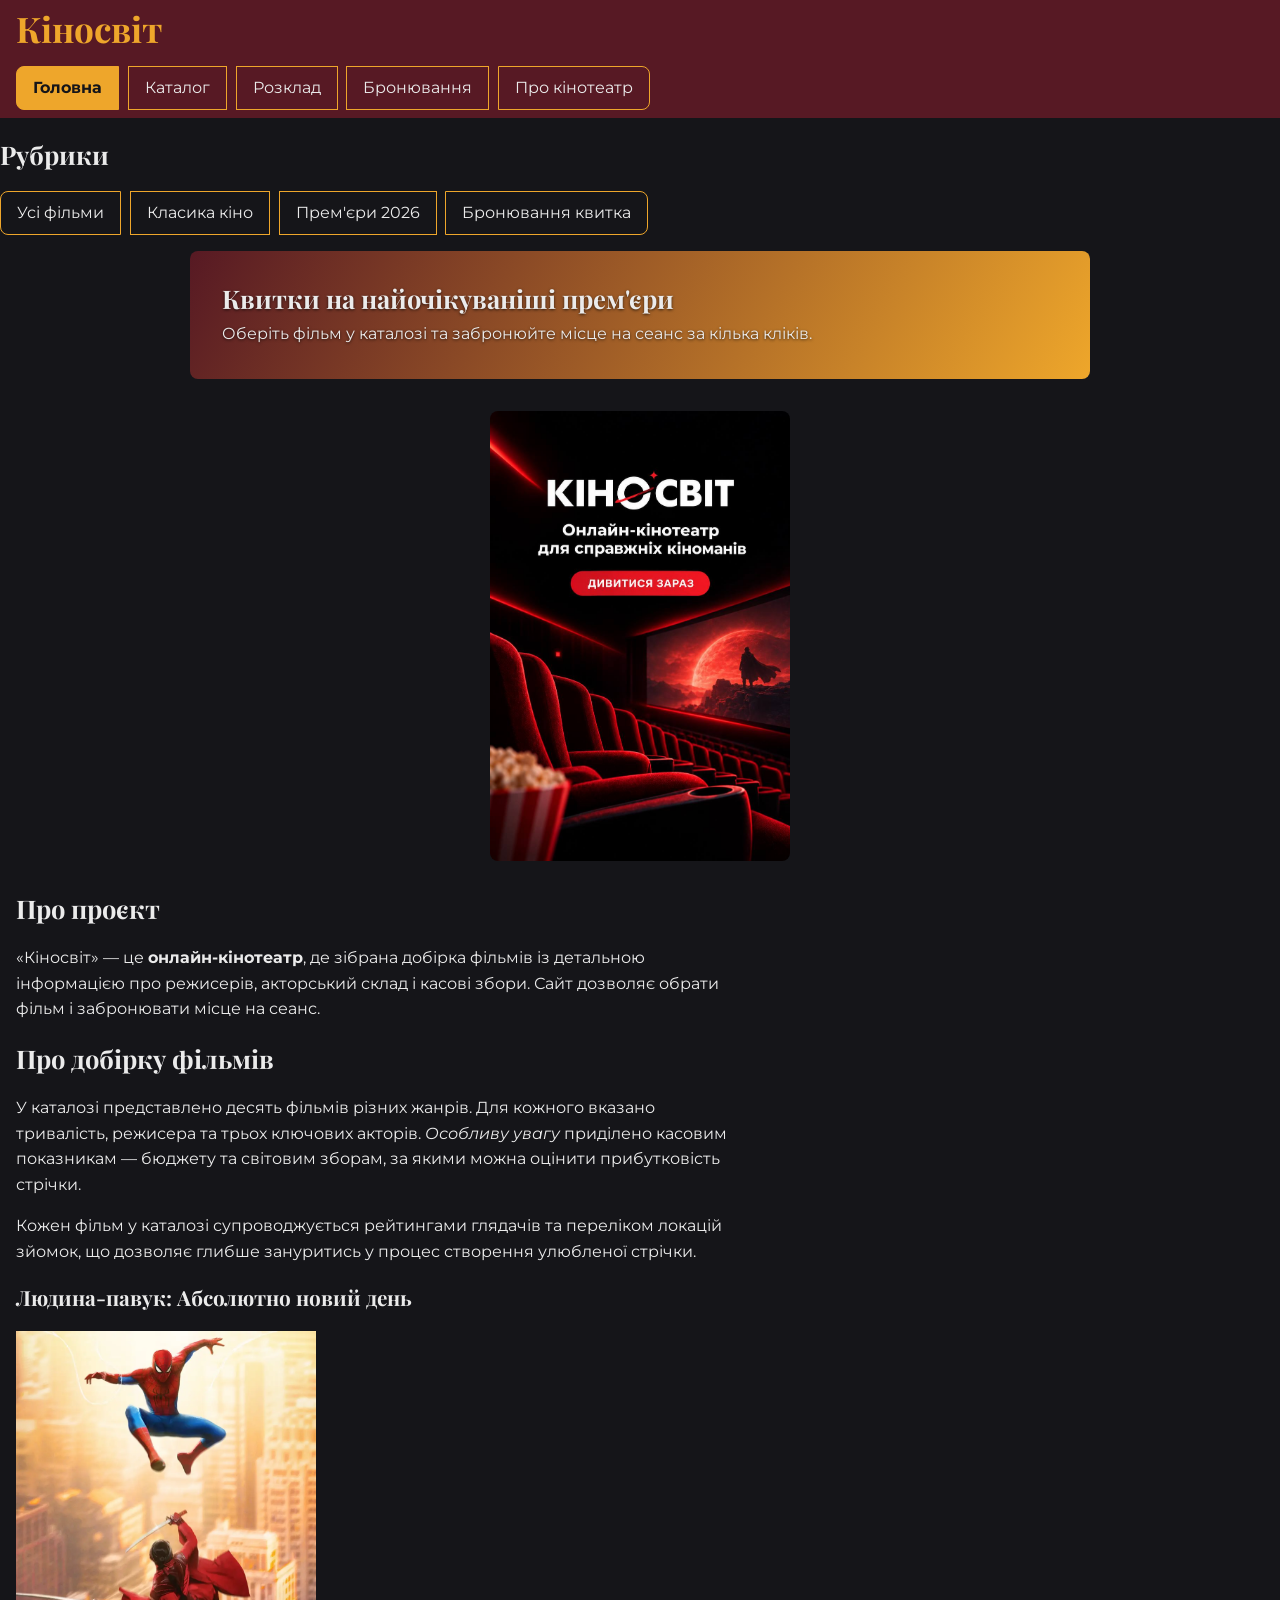
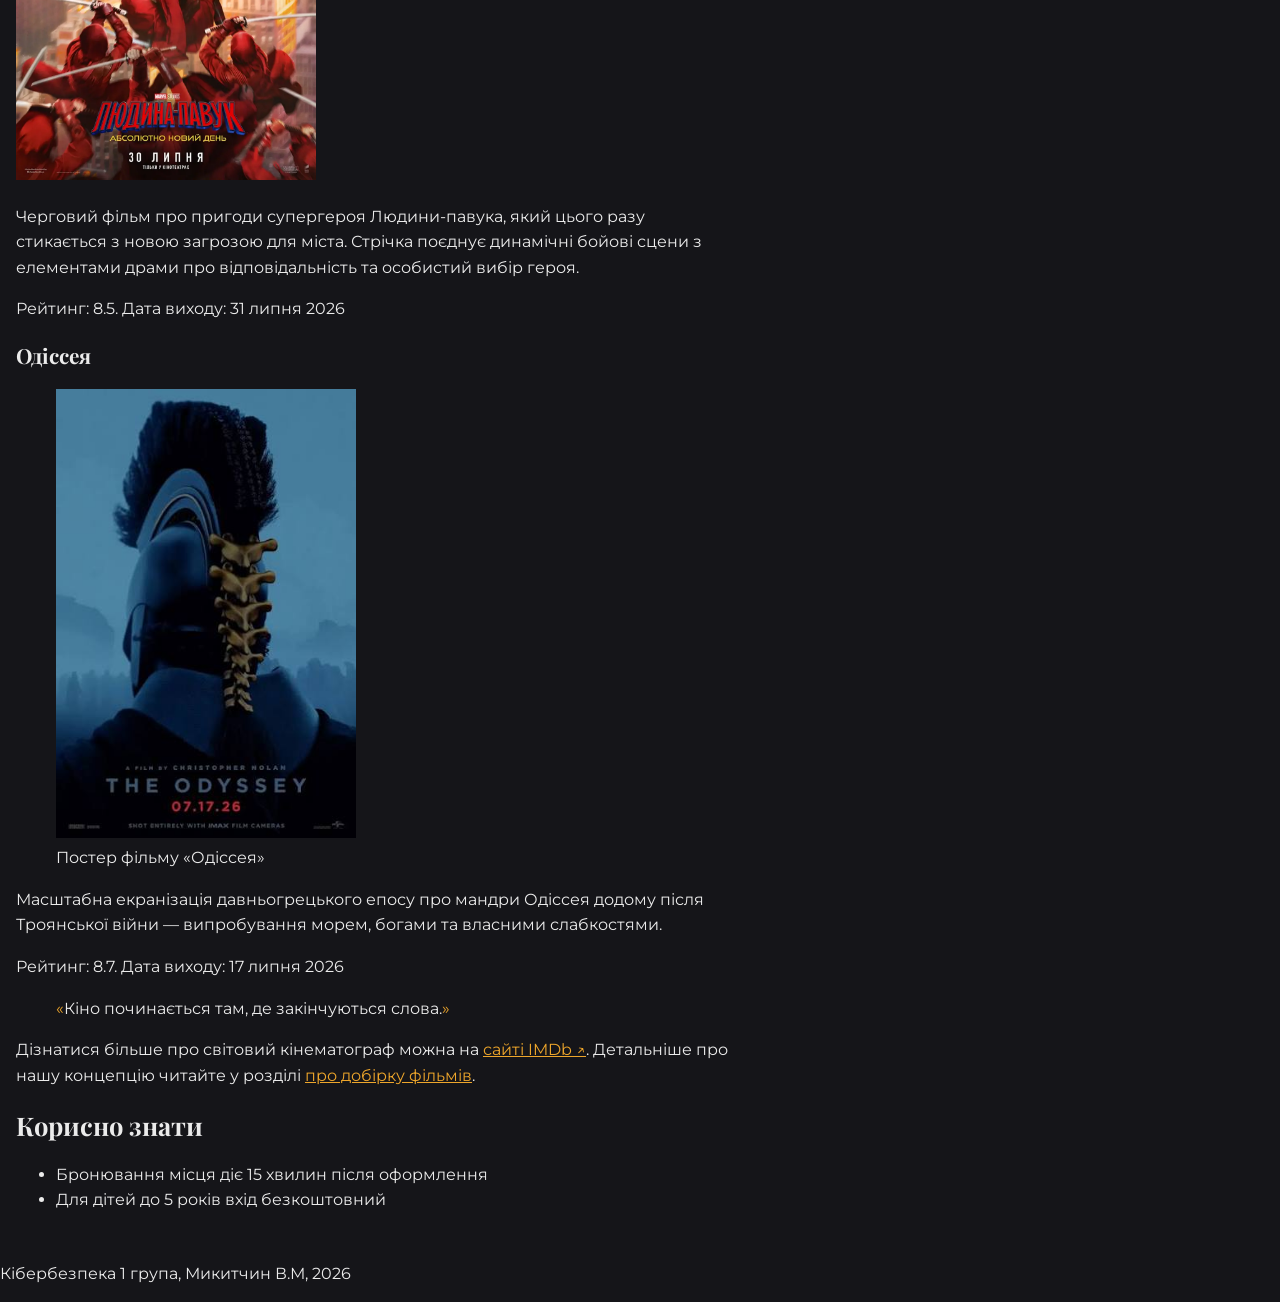
==== commit f50012aa: "Макет index.html у дві колонки через grid-template-areas" ====
--- a/index.html
+++ b/index.html
@@ -23,93 +23,107 @@
     </nav>
   </header>
 
-  <main>
+  <div class="layout layout--two">
 
-    <section class="banner">
-  <h2>Квитки на найочікуваніші прем'єри</h2>
-  <p>Оберіть фільм у каталозі та забронюйте місце на сеанс за кілька кліків.</p>
-</section>
+    <nav class="layout__nav" aria-label="Рубрики">
+      <h2>Рубрики</h2>
+      <ul>
+        <li><a href="catalog.html">Усі фільми</a></li>
+        <li><a href="catalog.html">Класика кіно</a></li>
+        <li><a href="catalog.html">Прем'єри 2026</a></li>
+        <li><a href="form.html">Бронювання квитка</a></li>
+      </ul>
+    </nav>
 
-<img class="hero-img" src="images/cinema-banner-1.webp"
-     alt="Постер-банер онлайн-кінотеатру Кіносвіт" width="300" height="449">
+    <main class="layout__main">
 
-    <section>
-      <h2 id="about">Про проєкт</h2>
-      <p>
-        «Кіносвіт» — це <strong>онлайн-кінотеатр</strong>, де зібрана добірка
-        фільмів із детальною інформацією про режисерів, акторський склад
-        і касові збори. Сайт дозволяє обрати фільм і забронювати місце на сеанс.
-      </p>
-    </section>
+      <section class="banner">
+        <h2>Квитки на найочікуваніші прем'єри</h2>
+        <p>Оберіть фільм у каталозі та забронюйте місце на сеанс за кілька кліків.</p>
+      </section>
 
-    <section>
-      <h2 id="selection">Про добірку фільмів</h2>
-      <p>
-        У каталозі представлено десять фільмів різних жанрів. Для кожного
-        вказано тривалість, режисера та трьох ключових акторів.
-        <em>Особливу увагу</em> приділено касовим показникам — бюджету
-        та світовим зборам, за якими можна оцінити прибутковість стрічки.
-      </p>
-      <p>
-        Кожен фільм у каталозі супроводжується рейтингами глядачів
-        та переліком локацій зйомок, що дозволяє глибше зануритись
-        у процес створення улюбленої стрічки.
-      </p>
+      <img class="hero-img" src="images/cinema-banner-1.webp"
+        alt="Постер-банер онлайн-кінотеатру Кіносвіт" width="300" height="449">
 
-      <article id="promo">
-        <header>
-          <h3>Людина-павук: Абсолютно новий день</h3>
-        </header>
-        <img src="images/cinema-banner.webp" alt="Постер фільму «Людина-павук: Абсолютно новий день»" width="300"
-          height="449" loading="lazy">
-        <p> Черговий фільм про пригоди супергероя Людини-павука, який
-          цього разу стикається з новою загрозою для міста. Стрічка
-          поєднує динамічні бойові сцени з елементами драми про
-          відповідальність та особистий вибір героя.</p>
-        <footer>
-          <p>Рейтинг: 8.5. Дата виходу: <time datetime="2026-07-31">31 липня 2026</time></p>
-        </footer>
-      </article>
+      <section>
+        <h2 id="about">Про проєкт</h2>
+        <p>
+          «Кіносвіт» — це <strong>онлайн-кінотеатр</strong>, де зібрана добірка
+          фільмів із детальною інформацією про режисерів, акторський склад
+          і касові збори. Сайт дозволяє обрати фільм і забронювати місце на сеанс.
+        </p>
+      </section>
 
-      <article>
-        <header>
-          <h3>Одіссея</h3>
-        </header>
-        <figure>
-          <img src="images/images.webp" alt="Постер фільму «Одіссея»" width="300" height="449" loading="lazy">
-          <figcaption>Постер фільму «Одіссея»</figcaption>
-        </figure>
-        <p> Масштабна екранізація давньогрецького епосу про мандри Одіссея
-          додому після Троянської війни — випробування морем, богами
-          та власними слабкостями.</p>
-        <footer>
-          <p>Рейтинг: 8.7. Дата виходу: <time datetime="2026-07-17">17 липня 2026</time></p>
-        </footer>
-      </article>
+      <section>
+        <h2 id="selection">Про добірку фільмів</h2>
+        <p>
+          У каталозі представлено десять фільмів різних жанрів. Для кожного
+          вказано тривалість, режисера та трьох ключових акторів.
+          <em>Особливу увагу</em> приділено касовим показникам — бюджету
+          та світовим зборам, за якими можна оцінити прибутковість стрічки.
+        </p>
+        <p>
+          Кожен фільм у каталозі супроводжується рейтингами глядачів
+          та переліком локацій зйомок, що дозволяє глибше зануритись
+          у процес створення улюбленої стрічки.
+        </p>
 
-      <blockquote>Кіно починається там, де закінчуються слова.</blockquote>
+        <article id="promo">
+          <header>
+            <h3>Людина-павук: Абсолютно новий день</h3>
+          </header>
+          <img src="images/cinema-banner.webp" alt="Постер фільму «Людина-павук: Абсолютно новий день»" width="300"
+            height="449" loading="lazy">
+          <p> Черговий фільм про пригоди супергероя Людини-павука, який
+            цього разу стикається з новою загрозою для міста. Стрічка
+            поєднує динамічні бойові сцени з елементами драми про
+            відповідальність та особистий вибір героя.</p>
+          <footer>
+            <p>Рейтинг: 8.5. Дата виходу: <time datetime="2026-07-31">31 липня 2026</time></p>
+          </footer>
+        </article>
 
-      <p>
-        Дізнатися більше про світовий кінематограф можна на
-        <a href="https://www.imdb.com" target="_blank" rel="noopener noreferrer">сайті IMDb</a>.
-        Детальніше про нашу концепцію читайте у розділі
-        <a href="#selection">про добірку фільмів</a>.
-      </p>
-    </section>
+        <article>
+          <header>
+            <h3>Одіссея</h3>
+          </header>
+          <figure>
+            <img src="images/images.webp" alt="Постер фільму «Одіссея»" width="300" height="449" loading="lazy">
+            <figcaption>Постер фільму «Одіссея»</figcaption>
+          </figure>
+          <p> Масштабна екранізація давньогрецького епосу про мандри Одіссея
+            додому після Троянської війни — випробування морем, богами
+            та власними слабкостями.</p>
+          <footer>
+            <p>Рейтинг: 8.7. Дата виходу: <time datetime="2026-07-17">17 липня 2026</time></p>
+          </footer>
+        </article>
 
-    <aside>
-      <h2>Корисно знати</h2>
-      <ul>
-        <li>Бронювання місця діє 15 хвилин після оформлення</li>
-        <li>Для дітей до 5 років вхід безкоштовний</li>
-      </ul>
-    </aside>
+        <blockquote>Кіно починається там, де закінчуються слова.</blockquote>
 
-  </main>
+        <p>
+          Дізнатися більше про світовий кінематограф можна на
+          <a href="https://www.imdb.com" target="_blank" rel="noopener noreferrer">сайті IMDb</a>.
+          Детальніше про нашу концепцію читайте у розділі
+          <a href="#selection">про добірку фільмів</a>.
+        </p>
+      </section>
 
-  <footer>
-    <p>Кібербезпека 1 група, Микитчин В.М, 2026</p>
-  </footer>
+      <aside>
+        <h2>Корисно знати</h2>
+        <ul>
+          <li>Бронювання місця діє 15 хвилин після оформлення</li>
+          <li>Для дітей до 5 років вхід безкоштовний</li>
+        </ul>
+      </aside>
+
+    </main>
+
+    <footer class="layout__footer">
+      <p>Кібербезпека 1 група, Микитчин В.М, 2026</p>
+    </footer>
+
+  </div>
 
 </body>
 
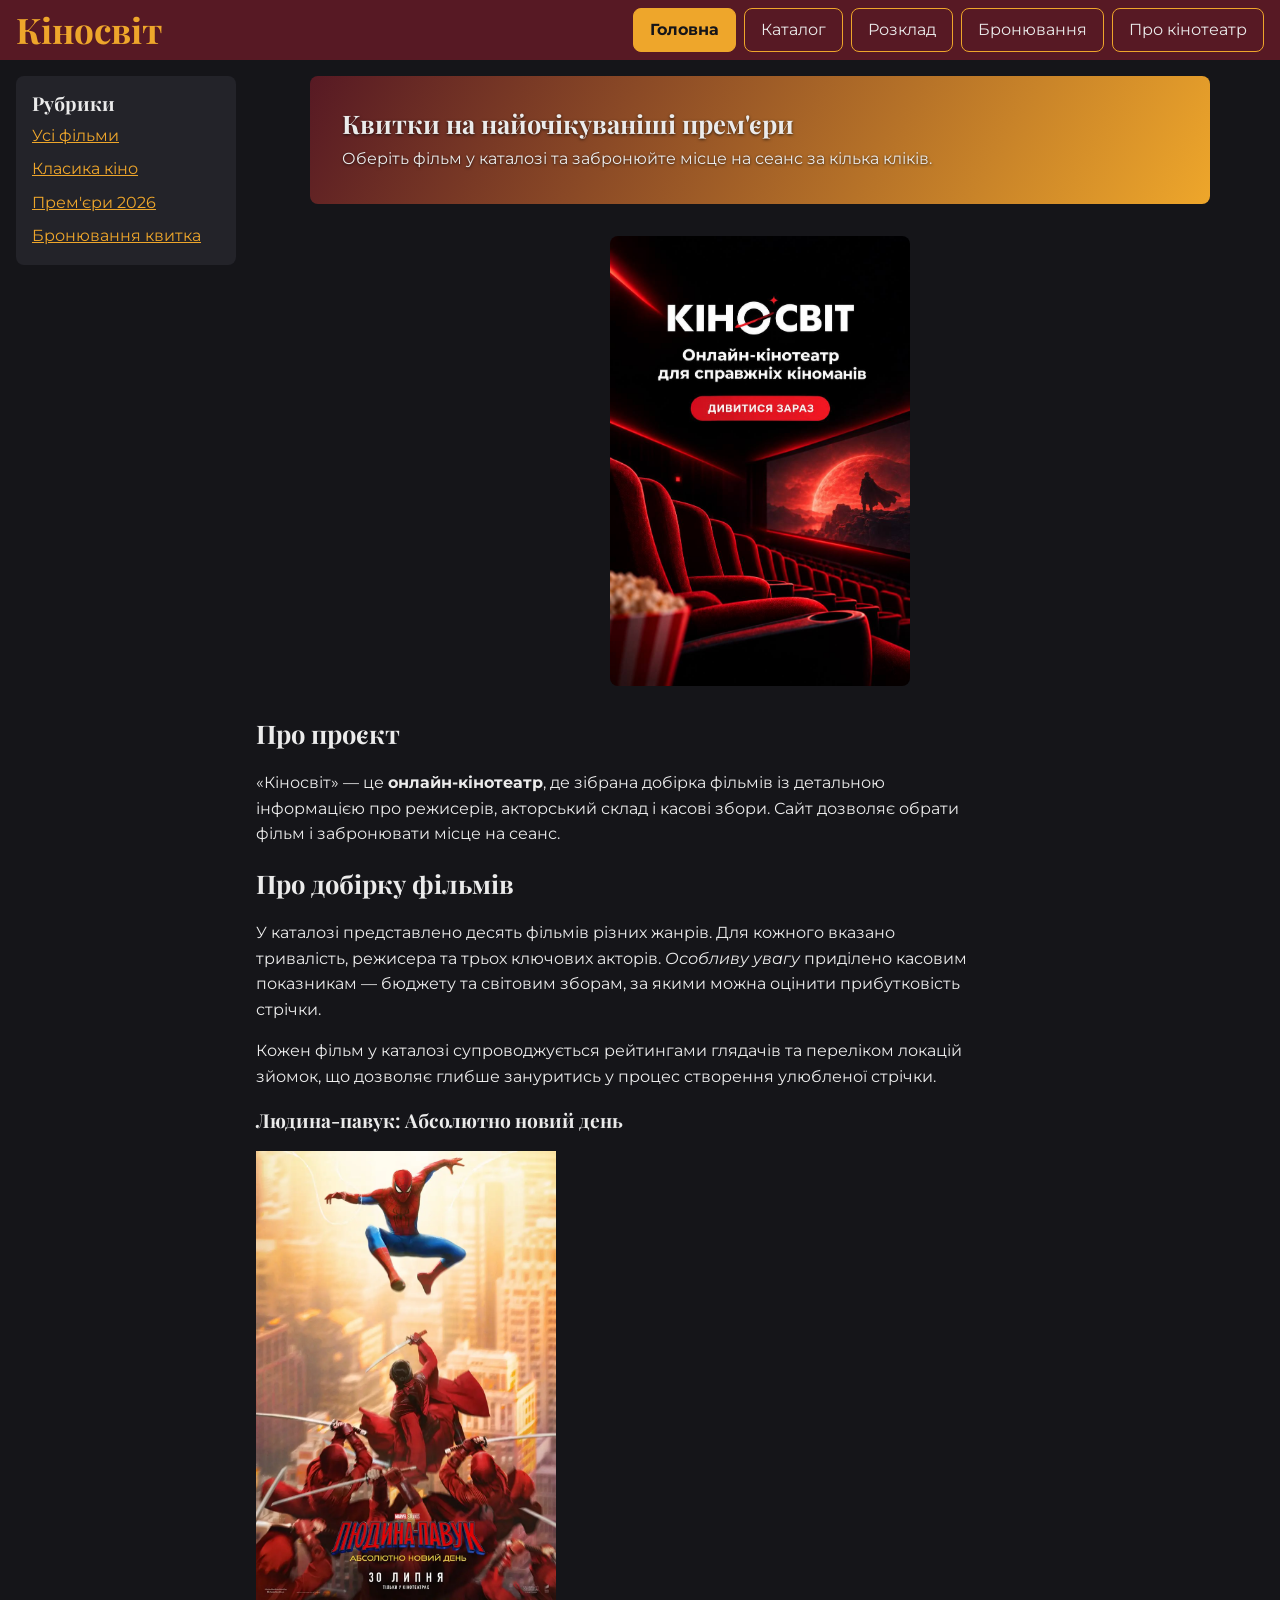
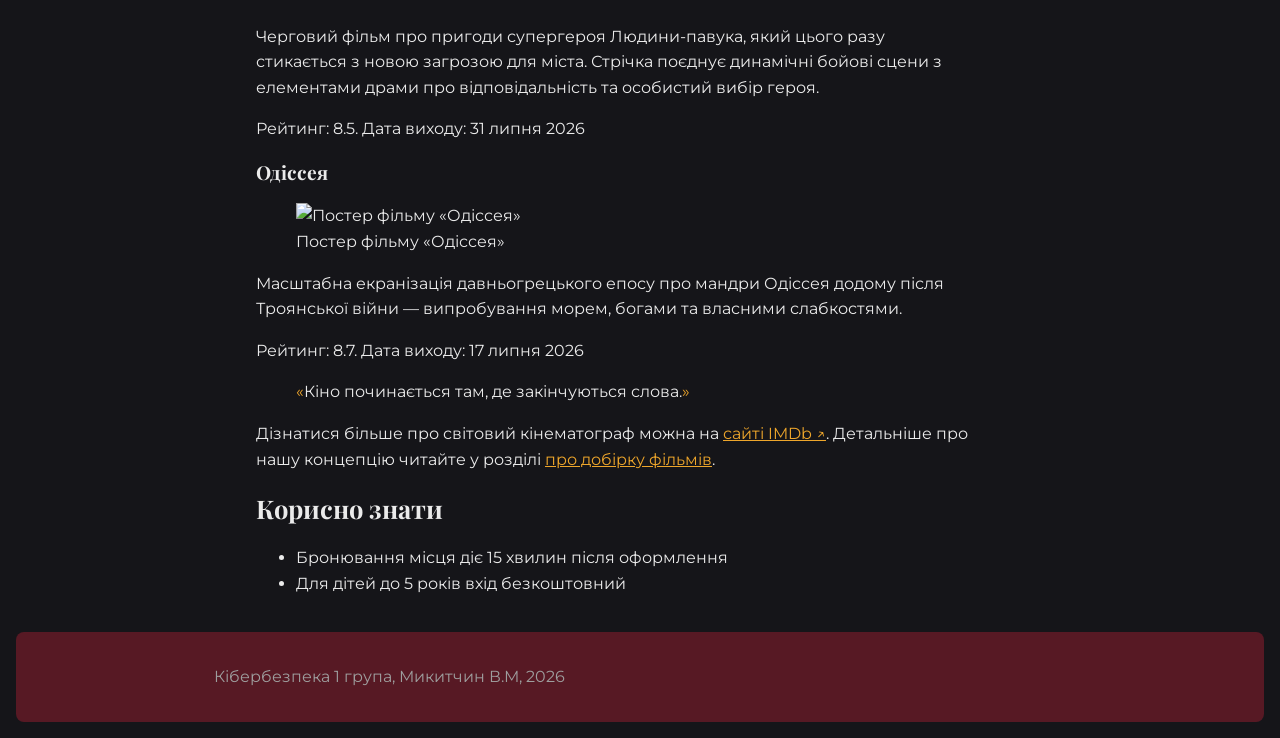
==== commit d76cd3cf: "Меню на details у всіх сторінках, посилання на розділи замість # і макет index.html" ====
--- a/index.html
+++ b/index.html
@@ -3,7 +3,7 @@
 
 <head>
   <meta charset="UTF-8">
-  <meta name="viewport" content="width=device-width, initial-scale=1.0">
+  <meta name="viewport" content="width=device-width, initial-scale=1">
   <title>Кіносвіт — онлайн-кінотеатр</title>
   <link rel="stylesheet" href="css/styles.css">
 </head>
@@ -12,14 +12,17 @@
 
   <header>
     <h1>Кіносвіт</h1>
-    <nav aria-label="Головне меню">
-      <ul>
-        <li><a href="index.html" class="current">Головна</a></li>
-        <li><a href="catalog.html">Каталог</a></li>
-        <li><a href="#">Розклад</a></li>
-        <li><a href="form.html">Бронювання</a></li>
-        <li><a href="#">Про кінотеатр</a></li>
-      </ul>
+    <nav class="nav" aria-label="Головне меню">
+      <details open>
+        <summary class="nav__toggle">☰ Меню</summary>
+        <ul class="nav__list">
+          <li><a href="index.html" class="current">Головна</a></li>
+          <li><a href="catalog.html">Каталог</a></li>
+          <li><a href="catalog.html#schedule">Розклад</a></li>
+          <li><a href="form.html">Бронювання</a></li>
+          <li><a href="index.html#about">Про кінотеатр</a></li>
+        </ul>
+      </details>
     </nav>
   </header>
 
@@ -42,7 +45,7 @@
         <p>Оберіть фільм у каталозі та забронюйте місце на сеанс за кілька кліків.</p>
       </section>
 
-      <img class="hero-img" src="images/cinema-banner-1.webp"
+      <img class="hero-img" src="images/cinema-banner-1.jpg"
         alt="Постер-банер онлайн-кінотеатру Кіносвіт" width="300" height="449">
 
       <section>
@@ -88,7 +91,7 @@
             <h3>Одіссея</h3>
           </header>
           <figure>
-            <img src="images/images.webp" alt="Постер фільму «Одіссея»" width="300" height="449" loading="lazy">
+            <img src="images/odyssey.jpg" alt="Постер фільму «Одіссея»" width="300" height="449" loading="lazy">
             <figcaption>Постер фільму «Одіссея»</figcaption>
           </figure>
           <p> Масштабна екранізація давньогрецького епосу про мандри Одіссея
--- a/css/styles.css
+++ b/css/styles.css
@@ -6,13 +6,14 @@
 ├── css/
 │   └── styles.css
 ├── images/
+│   └── screens/
 └── README.md
 */
 /* ==========================================================
    Проєкт: Кіносвіт — онлайн-кінотеатр
    Варіант 4
    Виконав: Микитчин В.М.
-   Дата: жовтень 2026
+   Дата: листопад 2026
    ========================================================== */
 
 @import url('https://fonts.googleapis.com/css2?family=Playfair+Display:wght@700&family=Montserrat:wght@400;600&display=swap');
@@ -21,18 +22,43 @@
    У content-box width рахується тільки для вмісту, а відступи й рамка
    додаються зверху, тому дві колонки по 50% з padding разом дають
    більше 100% і не вміщаються в рядок. */
-*, *::before, *::after {
+*,
+*::before,
+*::after {
   box-sizing: border-box;
+}
+
+/* max-width: 100% не дає зображенню бути ширшим за свій контейнер,
+   а height: auto зберігає пропорції. Без цього велика картинка тримає
+   власну ширину в пікселях, виходить за межі екрана телефона й розтягує
+   всю сторінку, через що з'являється горизонтальна прокрутка. */
+img,
+video,
+iframe {
+  max-width: 100%;
+  height: auto;
+}
+
+/* Запас зверху для переходів за якорями (#schedule, #about): без нього
+   липка шапка закривала б заголовок розділу, до якого ми прокрутили. */
+html {
+  scroll-padding-top: 5rem;
 }
 
 :root {
   /* Палітра "кінозалу": темний фон, тепле золото як акцент */
-  --color-brand: hsl(350 55% 22%);     /* бордовий — оксамитові крісла */
-  --color-accent: hsl(38 85% 55%);     /* тепле золото — кнопки, акценти */
-  --color-bg: hsl(240 10% 9%);         /* майже чорний фон залу */
-  --color-surface: hsl(240 8% 15%);    /* фон карток і таблиці */
-  --color-text: hsl(0 0% 92%);         /* світлий текст на темному фоні */
-  --color-muted: hsl(0 0% 62%);        /* другорядний текст */
+  --color-brand: hsl(350 55% 22%);
+  /* бордовий — оксамитові крісла */
+  --color-accent: hsl(38 85% 55%);
+  /* тепле золото — кнопки, акценти */
+  --color-bg: hsl(240 10% 9%);
+  /* майже чорний фон залу */
+  --color-surface: hsl(240 8% 15%);
+  /* фон карток і таблиці */
+  --color-text: hsl(0 0% 92%);
+  /* світлий текст на темному фоні */
+  --color-muted: hsl(0 0% 62%);
+  /* другорядний текст */
 
   --radius: 8px;
   --shadow: 0 4px 14px rgb(0 0 0 / 60%);
@@ -40,16 +66,36 @@
   --font-body: "Montserrat", Arial, sans-serif;
   --font-mono: Consolas, "SFMono-Regular", Menlo, monospace;
 
-  /* Розміри для LR5 */
+  /* Відступи */
   --space-xs: 0.25rem;
   --space-sm: 0.5rem;
   --space-md: 1rem;
   --space-lg: 2rem;
-  --card-width: 260px;
-  --poster-height: 360px;
-}
-
+  --tap: 44px;
+  /* мінімальна зона натискання для пальця */
+
+  /* Макет */
+  --gap: 1.25rem;
+  /* єдиний проміжок усіх сіток проєкту */
+  --sidebar: 220px;
+  /* ширина бічної колонки на десктопі */
+  --min-col: 45%;
+  /* база (телефон): 2 постери в ряд; далі перевизначається у медіазапитах */
+}
+
+/* ===== Адаптив (mobile-first) =====
+   база              — телефон,  ≤ 767px
+   min-width: 768px  — планшет,  768–1023px
+   min-width: 1024px — десктоп,  ≥ 1024px
+   Усі медіазапити лише через min-width і розташовані поруч зі своїми
+   компонентами; єдиний виняток — prefers-reduced-motion в кінці файлу. */
+
+/* body — flex-колонка: футер притискається до низу вікна.
+   На сторінках з макетом росте .layout, на form.html — main. */
 body {
+  display: flex;
+  flex-direction: column;
+  min-height: 100vh;
   margin: 0;
   background: var(--color-bg);
   color: var(--color-text);
@@ -58,20 +104,32 @@
   line-height: 1.6;
 }
 
-h1, h2, h3 {
+h1,
+h2,
+h3 {
   font-family: var(--font-heading);
   line-height: 1.2;
 }
 
-h1 { font-size: 2.2rem; }
-h2 { font-size: 1.6rem; }
-h3 { font-size: 1.3rem; }
+h1 {
+  font-size: clamp(1.6rem, 5vw, 2.2rem);
+}
+
+h2 {
+  font-size: clamp(1.3rem, 4vw, 1.6rem);
+}
+
+h3 {
+  font-size: 1.2rem;
+}
 
 p {
   max-width: 65ch;
 }
 
 main {
+  flex: 1;
+  /* на form.html main росте й притискає футер до низу */
   padding: var(--space-md);
 }
 
@@ -79,82 +137,296 @@
    Порядок критичний: кожен наступний стан має "переважати"
    попередній у каскаді, інакше, наприклад, hover ніколи
    не спрацює на вже відвіданому посиланні */
-a:link    { color: var(--color-accent); }
-a:visited { color: var(--color-muted); }
-a:hover   { text-decoration: underline; }
-a:focus-visible { outline: 2px solid var(--color-accent); }
-a:active  { color: var(--color-text); }
-
-/* === Шапка і горизонтальне меню === */
-
-/* Селектор body > header, щоб стилі шапки сайту не чіпляли <header>
-   усередині <article>.
-   z-index працює лише на позиціонованих елементах, тому потрібен position
-   разом із ним, а без z-index картки з position: relative
-   перекривали б шапку під час прокручування. */
-body > header {
-  position: sticky;
-  top: 0;
+a:link {
+  color: var(--color-accent);
+}
+
+a:visited {
+  color: var(--color-muted);
+}
+
+a:hover {
+  text-decoration: underline;
+}
+
+a:focus-visible {
+  outline: 2px solid var(--color-accent);
+}
+
+a:active {
+  color: var(--color-text);
+}
+
+/* === Шапка ===
+   База (телефон): назва над меню, шапка звичайна (не липка), бо відкрите
+   меню займало б пів екрана. З планшета шапка стає липкою, а назва й меню
+   стоять в один рядок. Шапка лишається за межами .layout: липкий елемент
+   рухається лише в межах свого контейнера.
+   Селектор body > header не чіпляє <header> усередині <article>. */
+body>header {
   z-index: 10;
+  display: flex;
+  flex-direction: column;
+  gap: var(--space-sm);
   background: var(--color-brand);
   padding: var(--space-sm) var(--space-md);
 }
 
-body > header h1 {
+body>header h1 {
   color: var(--color-accent);
-  margin: 0 0 var(--space-md) 0;
-}
-
-nav ul {
+  margin: 0;
+}
+
+@media (min-width: 768px) {
+  body>header {
+    position: sticky;
+    top: 0;
+    flex-direction: row;
+    align-items: center;
+    justify-content: space-between;
+    gap: var(--gap);
+  }
+}
+
+/* === Меню в шапці: <details> без JavaScript ===
+   База (телефон): summary — кнопка "☰ Меню", пункти вертикально на всю
+   ширину, кожен не нижчий за 44px. */
+.nav__toggle {
+  display: flex;
+  align-items: center;
+  min-height: var(--tap);
+  padding: 0 var(--space-md);
+  background: var(--color-accent);
+  color: var(--color-bg);
+  border-radius: var(--radius);
+  font-weight: 600;
+  cursor: pointer;
   list-style: none;
-  padding-left: 0;
-  margin: 0;
-}
-
-nav li {
-  display: inline-block;
-}
-
-/* nav a:link / nav a:visited мають вищу специфічність за a:link / a:visited,
-   тому колір пунктів меню не залежить від загальних стилів посилань.
-   Порядок: звичайний -> hover -> current (current має переважати) */
-nav a {
-  display: inline-block;
-  padding: 0.5em 1em;
+}
+
+.nav__toggle::-webkit-details-marker {
+  display: none;
+}
+
+/* Видимий фокус для клавіатури (Tab, потім Enter або Space) */
+.nav__toggle:focus-visible {
+  outline: 3px solid var(--color-text);
+  outline-offset: 2px;
+}
+
+.nav__list {
+  display: grid;
+  gap: var(--space-xs);
+  list-style: none;
+  margin: var(--space-sm) 0 0;
+  padding: 0;
+}
+
+.nav__list a {
+  display: flex;
+  align-items: center;
+  min-height: var(--tap);
+  padding: 0 var(--space-md);
   text-decoration: none;
   border: 1px solid var(--color-accent);
-}
-
-nav a:link,
-nav a:visited {
+  border-radius: var(--radius);
+}
+
+/* Звичайний -> hover -> current (current має переважати) */
+.nav__list a:link,
+.nav__list a:visited {
   color: var(--color-text);
 }
 
-nav a:hover {
+.nav__list a:hover {
   background: var(--color-accent);
   color: var(--color-bg);
 }
 
-nav a.current,
-nav a.current:link,
-nav a.current:visited {
+.nav__list a.current,
+.nav__list a.current:link,
+.nav__list a.current:visited {
   background: var(--color-accent);
   color: var(--color-bg);
   font-weight: bold;
 }
 
-body > footer {
+/* Планшет і вище: кнопка прихована, список — горизонтальний ряд на Flexbox */
+@media (min-width: 768px) {
+  .nav__toggle {
+    display: none;
+  }
+
+  .nav__list {
+    display: flex;
+    flex-wrap: wrap;
+    gap: var(--space-sm);
+    margin: 0;
+  }
+
+  .nav__list a {
+    min-height: auto;
+    padding: var(--space-sm) var(--space-md);
+  }
+}
+
+/* Футер: на form.html він прямий нащадок body,
+   на index.html і catalog.html — остання зона макета */
+body>footer,
+.layout__footer {
   background: var(--color-brand);
   color: var(--color-muted);
   padding: var(--space-md);
   text-align: center;
 }
 
-/* === Таблиця каталогу (LR2) === */
+/* === Макет сторінки: Grid + grid-template-areas ===
+   База (телефон): одна колонка, порядок зон nav -> main -> side -> foot.
+
+   Чому flex: 1, а не height: 100%: у body задано лише min-height, а не height,
+   тому відсоткова висота дочірнього елемента не має від чого рахуватися
+   (висота батька не визначена) і перетворюється на auto. flex: 1 натомість
+   працює всередині flex-колонки: макет бере весь вільний простір, що
+   лишається між шапкою й низом вікна, незалежно від того, чи задана висота
+   батька. Самого flex: 1 мало: щоб футер не висів одразу під вмістом,
+   рядок main у сітці має бути 1fr (росте), а рядок foot — auto (по вмісту). */
+.layout {
+  flex: 1;
+  display: grid;
+  gap: var(--gap);
+  padding: var(--space-md);
+  grid-template-columns: 1fr;
+  grid-template-areas:
+    "nav"
+    "main"
+    "side"
+    "foot";
+  grid-template-rows: auto 1fr auto auto;
+}
+
+.layout__nav {
+  grid-area: nav;
+}
+
+.layout__main {
+  grid-area: main;
+  min-width: 0;
+  padding: 0;
+}
+
+.layout__aside {
+  grid-area: side;
+}
+
+.layout__footer {
+  grid-area: foot;
+  border-radius: var(--radius);
+}
+
+/* Планшет: дві колонки — main і side; навігація зверху на всю ширину */
+@media (min-width: 768px) {
+  .layout {
+    grid-template-columns: 2fr 1fr;
+    grid-template-areas:
+      "nav  nav"
+      "main side"
+      "foot foot";
+    grid-template-rows: auto 1fr auto;
+  }
+}
+
+/* Десктоп: повна схема з LR6 — три колонки; ширина макета обмежена й
+   відцентрована, щоб на широкому моніторі рядки не розтягувалися */
+@media (min-width: 1024px) {
+  .layout {
+    width: min(100%, 1440px);
+    margin-inline: auto;
+    grid-template-columns: var(--sidebar) 1fr var(--sidebar);
+    grid-template-areas:
+      "nav  main side"
+      "foot foot foot";
+    grid-template-rows: 1fr auto;
+  }
+}
+
+/* index.html: макет без aside. Ці правила стоять після .layout, щоб при
+   однаковій специфічності перемагати його (останнє правило виграє). */
+.layout--two {
+  grid-template-columns: 1fr;
+  grid-template-areas:
+    "nav"
+    "main"
+    "foot";
+  grid-template-rows: auto 1fr auto;
+}
+
+@media (min-width: 768px) {
+  .layout--two {
+    grid-template-columns: var(--sidebar) 1fr;
+    grid-template-areas:
+      "nav  main"
+      "foot foot";
+    grid-template-rows: 1fr auto;
+  }
+}
+
+/* Бічні блоки */
+.layout__nav,
+.layout__aside {
+  align-self: start;
+  padding: var(--space-md);
+  background: var(--color-surface);
+  border-radius: var(--radius);
+}
+
+.layout__nav h2,
+.layout__aside h2 {
+  margin: 0 0 var(--space-sm);
+  font-size: 1.2rem;
+}
+
+/* Рубрики: у широкій навігації стають рядом, у вузькій колонці — стовпчиком */
+.layout__nav ul {
+  display: grid;
+  grid-template-columns: repeat(auto-fit, minmax(10rem, 1fr));
+  gap: var(--space-sm);
+  list-style: none;
+  margin: 0;
+  padding: 0;
+}
+
+/* Фільтр за жанром в aside */
+.filter label {
+  display: block;
+  padding: var(--space-sm) 0;
+}
+
+.filter button {
+  margin-top: var(--space-sm);
+  min-height: var(--tap);
+}
+
+/* === Таблиці (LR2) === */
 table {
   border-collapse: collapse;
   width: 100%;
   margin-bottom: var(--space-md);
+}
+
+/* На вузькому екрані прокручується сама таблиця, а не вся сторінка */
+.table-wrap {
+  overflow-x: auto;
+  margin-bottom: var(--space-md);
+}
+
+.table-wrap table {
+  min-width: 36rem;
+  margin-bottom: 0;
+}
+
+/* Проста таблиця з трьох стовпців не потребує такої мінімальної ширини */
+.table-wrap--narrow table {
+  min-width: 0;
 }
 
 caption {
@@ -164,7 +436,8 @@
   color: var(--color-accent);
 }
 
-th, td {
+th,
+td {
   border: 1px solid var(--color-muted);
   padding: 0.6em 1em;
 }
@@ -244,6 +517,7 @@
   color: var(--color-bg);
   border: none;
   padding: 0.6em 1.2em;
+  min-height: var(--tap);
   border-radius: var(--radius);
   font-weight: bold;
   cursor: pointer;
@@ -254,6 +528,7 @@
   color: var(--color-muted);
   border: 1px solid var(--color-muted);
   padding: 0.6em 1.2em;
+  min-height: var(--tap);
   border-radius: var(--radius);
   cursor: pointer;
 }
@@ -265,19 +540,26 @@
 }
 
 /* === Додаткові псевдокласи === */
-nav li:first-child a { border-radius: var(--radius) 0 0 var(--radius); }
-nav li:last-child a { border-radius: 0 var(--radius) var(--radius) 0; }
-input:disabled { opacity: 0.5; }
+input:disabled {
+  opacity: 0.5;
+}
 
 /* === Псевдоелементи === */
-blockquote::before { content: "«"; color: var(--color-accent); }
-blockquote::after { content: "»"; color: var(--color-accent); }
+blockquote::before {
+  content: "«";
+  color: var(--color-accent);
+}
+
+blockquote::after {
+  content: "»";
+  color: var(--color-accent);
+}
 
 /* === Комбінатори ===
    Пробіл (нащадок): діє на будь-який p всередині article, на будь-якій глибині */
-article p { color: var(--color-text); }
-/* > (дитина): діє тільки на li, що є прямим нащадком nav ul */
-nav ul > li { margin-right: 0.3em; }
+article p {
+  color: var(--color-text);
+}
 
 /* === Атрибутний селектор ===
    Позначаємо зовнішні посилання значком */
@@ -304,6 +586,7 @@
 .banner p {
   margin: 0;
 }
+
 /* ===== Зображення на головній ===== */
 .hero-img {
   display: block;
@@ -313,21 +596,41 @@
   border-radius: var(--radius);
 }
 
-/* ===== Картки каталогу ===== */
+/* ===== Каталог: Grid ===== */
 .catalog h2 {
   margin: 0 0 var(--space-md);
 }
 
+/* Механізм із LR6 не чіпаємо: auto-fit + minmax(var(--min-col), 1fr).
+   Кількістю постерів у ряду керує лише --min-col:
+   телефон 45%  -> рівно 2 в ряд (3 не вміщаються);
+   планшет 30%  -> рівно 3 в ряд (4 не вміщаються);
+   десктоп 150px -> 5 в ряд на ширині макета 1440px. */
 .cards {
-  margin: 0;
+  display: grid;
+  grid-template-columns: repeat(auto-fit, minmax(var(--min-col), 1fr));
+  gap: var(--gap);
+  margin: 0 0 var(--space-lg);
   padding: 0;
 }
 
+@media (min-width: 768px) {
+  .cards {
+    --min-col: 30%;
+  }
+}
+
+@media (min-width: 1024px) {
+  .cards {
+    --min-col: 150px;
+  }
+}
+
+/* ===== Картка: Flexbox-колонка + плавні переходи ===== */
 .card {
-  display: inline-block;
-  vertical-align: top;
-  width: var(--card-width);
-  margin: 0 var(--space-md) var(--space-lg) 0;
+  --pad: var(--space-sm);
+  display: flex;
+  flex-direction: column;
   background: var(--color-surface);
   border: 1px solid var(--color-muted);
   border-radius: var(--radius);
@@ -335,15 +638,33 @@
   /* overflow: hidden обрізає зображення по заокруглених кутах картки,
      без нього кути картинки виступали б за border-radius. */
   overflow: hidden;
+  /* Перехід стоїть на базовому правилі, а не в :hover, тому картка
+     плавно повертається назад, коли курсор іде геть. Анімуємо тільки
+     transform, box-shadow і колір рамки; transition: all не використовуємо. */
+  transition: transform 250ms ease, box-shadow 250ms ease, border-color 250ms ease;
+}
+
+.card:hover,
+.card:focus-within {
+  transform: translateY(-6px);
+  box-shadow: 0 14px 28px rgb(0 0 0 / 70%);
+  border-color: var(--color-accent);
+}
+
+@media (min-width: 768px) {
+  .card {
+    --pad: var(--space-md);
+  }
+}
+
+/* Постер: обгортка з пропорцією 2:3 і відсіканням масштабованого зображення */
+.card__media {
   /* Абсолютно позиціонований елемент рахує top/right від найближчого
-     предка з position, відмінним від static. Без relative у картки
-     бейджі рахували координати від сторінки і стрибали у верхній
-     правий кут вікна. */
+     предка з position, відмінним від static. Без relative у обгортки
+     бейдж і затемнення рахували б координати від сторінки. */
   position: relative;
-}
-
-.card__body {
-  padding: var(--space-md);
+  aspect-ratio: 2 / 3;
+  overflow: hidden;
 }
 
 .card__img {
@@ -351,9 +672,54 @@
      і сидить на базовій лінії тексту. */
   display: block;
   width: 100%;
-  height: var(--poster-height);
+  height: 100%;
   object-fit: cover;
   object-position: center;
+  transition: transform 400ms ease;
+}
+
+/* Вкладений ефект: при наведенні (і при фокусі з клавіатури) постер збільшується */
+.card:hover .card__img,
+.card:focus-within .card__img {
+  transform: scale(1.08);
+}
+
+/* Затемнення з назвою фільму: з'являється зміною opacity */
+.card__overlay {
+  position: absolute;
+  inset: 0;
+  z-index: 1;
+  display: flex;
+  align-items: flex-end;
+  padding: var(--pad);
+  background: linear-gradient(to top, rgb(0 0 0 / 85%), rgb(0 0 0 / 25%));
+  color: var(--color-text);
+  font-family: var(--font-heading);
+  font-size: 1.1rem;
+  line-height: 1.2;
+  opacity: 0;
+  transition: opacity 250ms ease;
+}
+
+.card:hover .card__overlay,
+.card:focus-within .card__overlay {
+  opacity: 1;
+}
+
+.card__badge {
+  position: absolute;
+  top: var(--space-sm);
+  right: var(--space-sm);
+  z-index: 2;
+  padding: var(--space-xs) var(--space-sm);
+  background: var(--color-accent);
+  color: var(--color-bg);
+  font-size: 0.8rem;
+  border-radius: 999px;
+}
+
+.card__body {
+  padding: var(--pad);
 }
 
 .card__title {
@@ -362,43 +728,174 @@
   text-overflow: ellipsis;
   line-height: 1.3;
   margin: 0 0 var(--space-sm);
+  font-size: 1rem;
 }
 
 .card__meta,
 .card__id {
   margin: 0 0 var(--space-sm);
+  font-size: 0.85rem;
 }
 
 .card__id {
   font-family: var(--font-mono);
-  font-size: 0.85rem;
+  font-size: 0.8rem;
   /* Без nowrap: довгий код переноситься, а не обрізається */
   overflow-wrap: anywhere;
 }
 
-.card__badge {
-  position: absolute;
-  top: var(--space-sm);
-  right: var(--space-sm);
-  padding: var(--space-xs) var(--space-sm);
+/* margin-top: auto забирає весь вільний простір по вертикалі,
+   так само як margin: 0 auto ділить вільний простір по горизонталі
+   і центрує блок, тому рядок кнопок опиняється внизу картки
+   на одній лінії в усіх картках ряду. */
+.card__actions {
+  display: flex;
+  flex-wrap: wrap;
+  gap: var(--space-sm);
+  margin-top: auto;
+  padding: 0 var(--pad) var(--pad);
+}
+
+.card__action,
+.card__actions button {
+  display: inline-flex;
+  align-items: center;
+  min-height: var(--tap);
+  padding: 0 var(--space-md);
+  border: none;
+  border-radius: var(--radius);
   background: var(--color-accent);
+  font: inherit;
+  font-size: 0.85rem;
+  text-decoration: none;
+  cursor: pointer;
+}
+
+/* Окремо для :link і :visited: інакше a:link (специфічність вища)
+   перебиває колір тексту на кнопці */
+.card__action:link,
+.card__action:visited,
+.card__actions button {
   color: var(--color-bg);
-  font-size: 0.8rem;
-  border-radius: 999px;
-}
-
-/* ===== Демонстрація: схлопування відступів ===== */
-/* Схлопування вертикальних відступів (margin collapse) відбувається
-   між сусідніми БЛОКОВИМИ елементами. Якщо розкоментувати цей блок,
-   відстань між .card__meta і .card__id (вони сусіди всередині
-   .card__body) буде НЕ 24+16=40px, а 24px: два вертикальні відступи,
-   що стикаються, не додаються, а зливаються в один, більший із двох.
-   Горизонтальні відступи так не поводяться, вони завжди додаються.
-   (Самі картки тут не підходять: вони inline-block, а відступи
-   inline-block елементів не схлопуються.)
-   Тому в цій роботі всі вертикальні відступи задані
-   тільки в один бік, знизу.
-
-.card__meta { margin-bottom: 24px; }
-.card__id   { margin-top: 16px; }
-*/+}
+
+/* ===== Індикатор завантаження (заготовка для LR10) ===== */
+.loader {
+  display: flex;
+  align-items: center;
+  gap: var(--space-md);
+  margin-bottom: var(--space-md);
+}
+
+/* Без цього правила display: flex перебиває атрибут hidden, і індикатор був би видимий */
+.loader[hidden] {
+  display: none;
+}
+
+/* linear, а не ease: обертання має бути рівномірним. З ease кожен оберт
+   починався б повільно, прискорювався й знову гальмував, і спінер
+   здавався б таким, що смикається. */
+.spinner {
+  width: 48px;
+  height: 48px;
+  border: 6px solid var(--color-surface);
+  border-top-color: var(--color-accent);
+  border-radius: 50%;
+  animation: spin 900ms linear infinite;
+}
+
+@keyframes spin {
+  to {
+    transform: rotate(360deg);
+  }
+}
+
+/* ===== Модальне вікно <dialog> ===== */
+/* z-index не потрібен: showModal() кладе вікно у верхній шар
+   (top layer) браузера, і воно лежить над усім незалежно від z-index. */
+dialog {
+  width: min(90%, 420px);
+  max-height: 85vh;
+  overflow-y: auto;
+  padding: var(--space-lg);
+  border: none;
+  border-radius: var(--radius);
+  background: var(--color-surface);
+  color: var(--color-text);
+  box-shadow: 0 12px 28px rgb(0 0 0 / 35%);
+}
+
+dialog::backdrop {
+  background: rgb(0 0 0 / 55%);
+}
+
+/* Поки вікно відкрите, сторінка позаду не прокручується */
+body:has(dialog[open]) {
+  overflow: hidden;
+}
+
+/* Анімація появи: у кадрах тільки opacity і transform.
+   Тло з'являється швидше (200ms), саме вікно трохи "доганяє" (280ms).
+   both = backwards + forwards: до старту анімації елемент уже має
+   кадр from, а після завершення лишається в кадрі to. Без both під час
+   затримки блок був би видимий у кінцевому вигляді й різко стрибнув би на from. */
+@keyframes fade {
+  from {
+    opacity: 0;
+  }
+
+  to {
+    opacity: 1;
+  }
+}
+
+@keyframes pop {
+  from {
+    opacity: 0;
+    transform: translateY(24px) scale(0.96);
+  }
+
+  to {
+    opacity: 1;
+    transform: translateY(0) scale(1);
+  }
+}
+
+dialog[open] {
+  animation: pop 280ms ease-out both;
+}
+
+dialog[open]::backdrop {
+  animation: fade 200ms ease-out both;
+}
+
+/* ===== Повага до prefers-reduced-motion =====
+   Рух на екрані може викликати запаморочення й нудоту, тому за запитом
+   системи робимо анімації й переходи майже миттєвими. 0.01ms, а не 0,
+   щоб події animationend усе одно спрацьовували. !important виправданий:
+   це налаштування користувача, воно має перебивати будь-які правила
+   автора незалежно від специфічності. */
+@media (prefers-reduced-motion: reduce) {
+
+  *,
+  *::before,
+  *::after {
+    animation-duration: 0.01ms !important;
+    animation-iteration-count: 1 !important;
+    transition-duration: 0.01ms !important;
+    scroll-behavior: auto !important;
+  }
+
+  /* Безпечний відгук замість руху: картка не підстрибує й не збільшується,
+     але колір рамки показує, що вона активна */
+  .card:hover,
+  .card:focus-within {
+    transform: none;
+    border-color: var(--color-accent);
+  }
+
+  .card:hover .card__img,
+  .card:focus-within .card__img {
+    transform: none;
+  }
+}
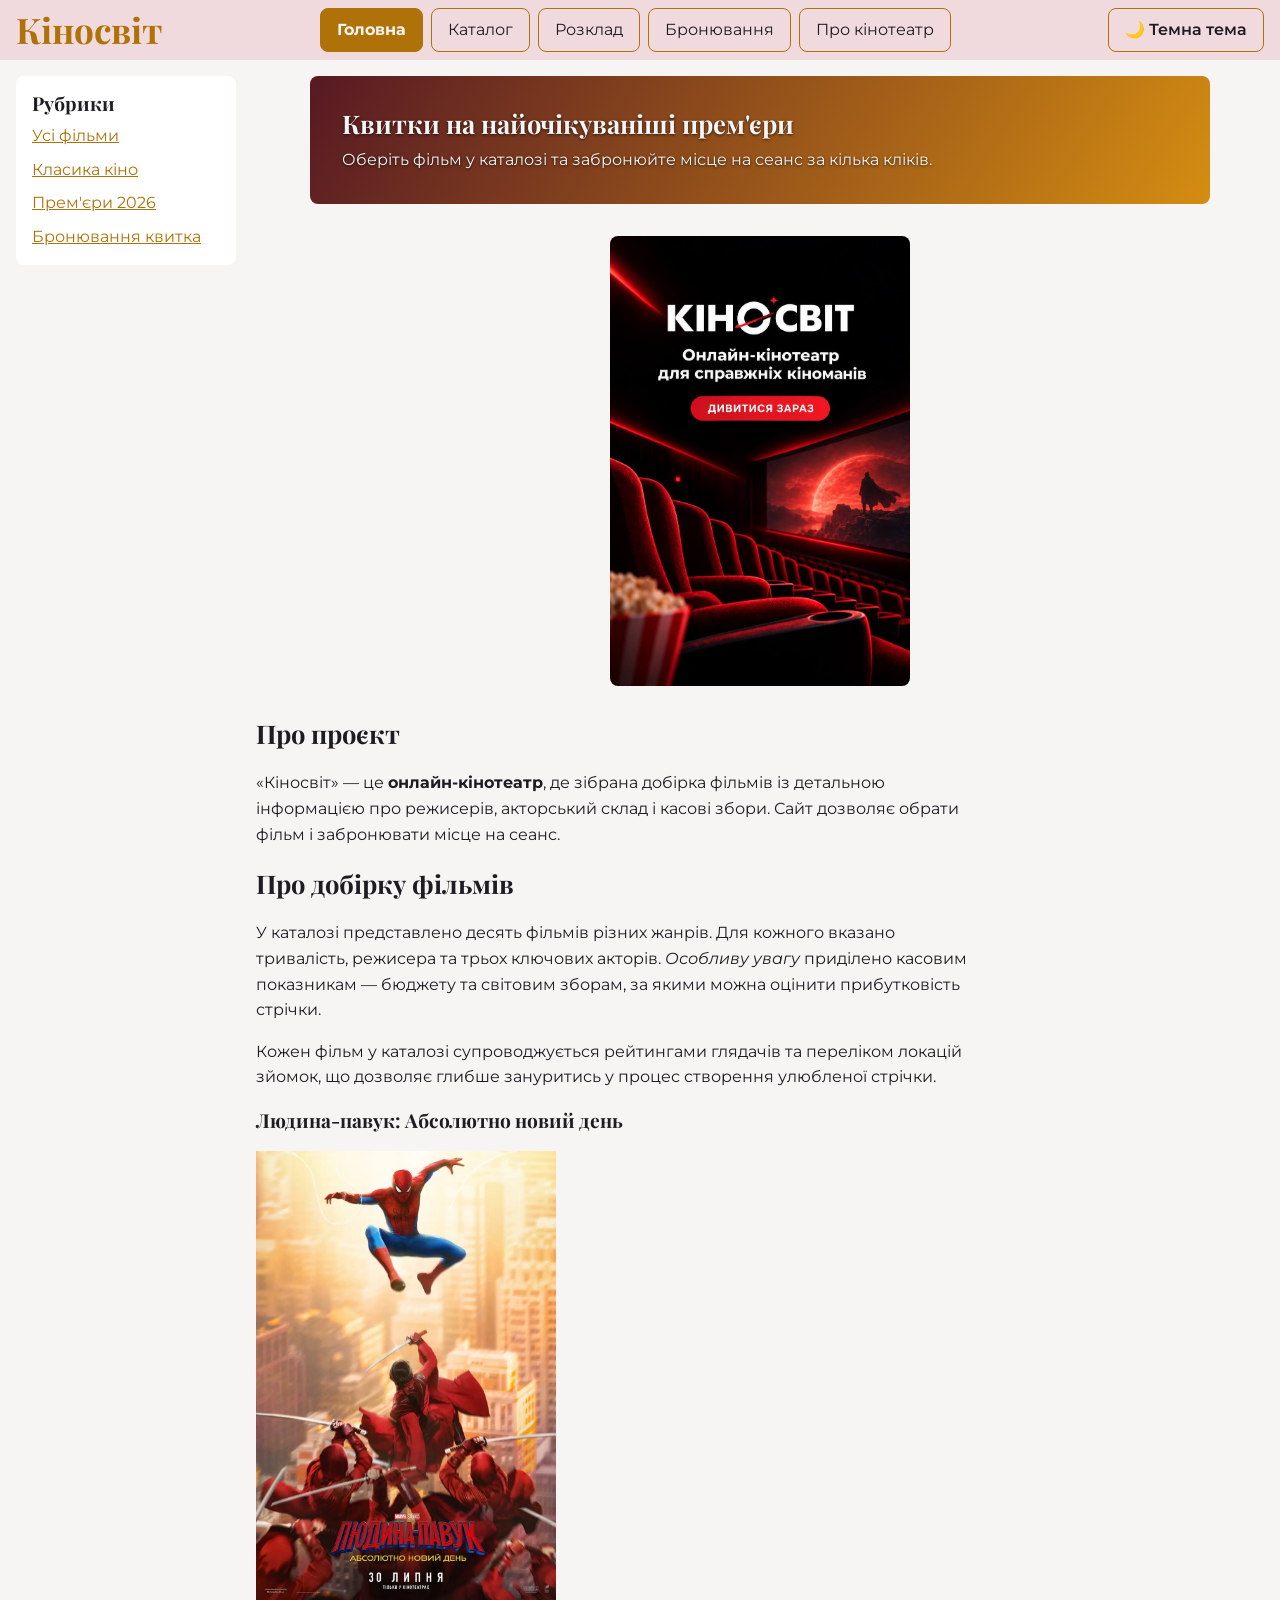
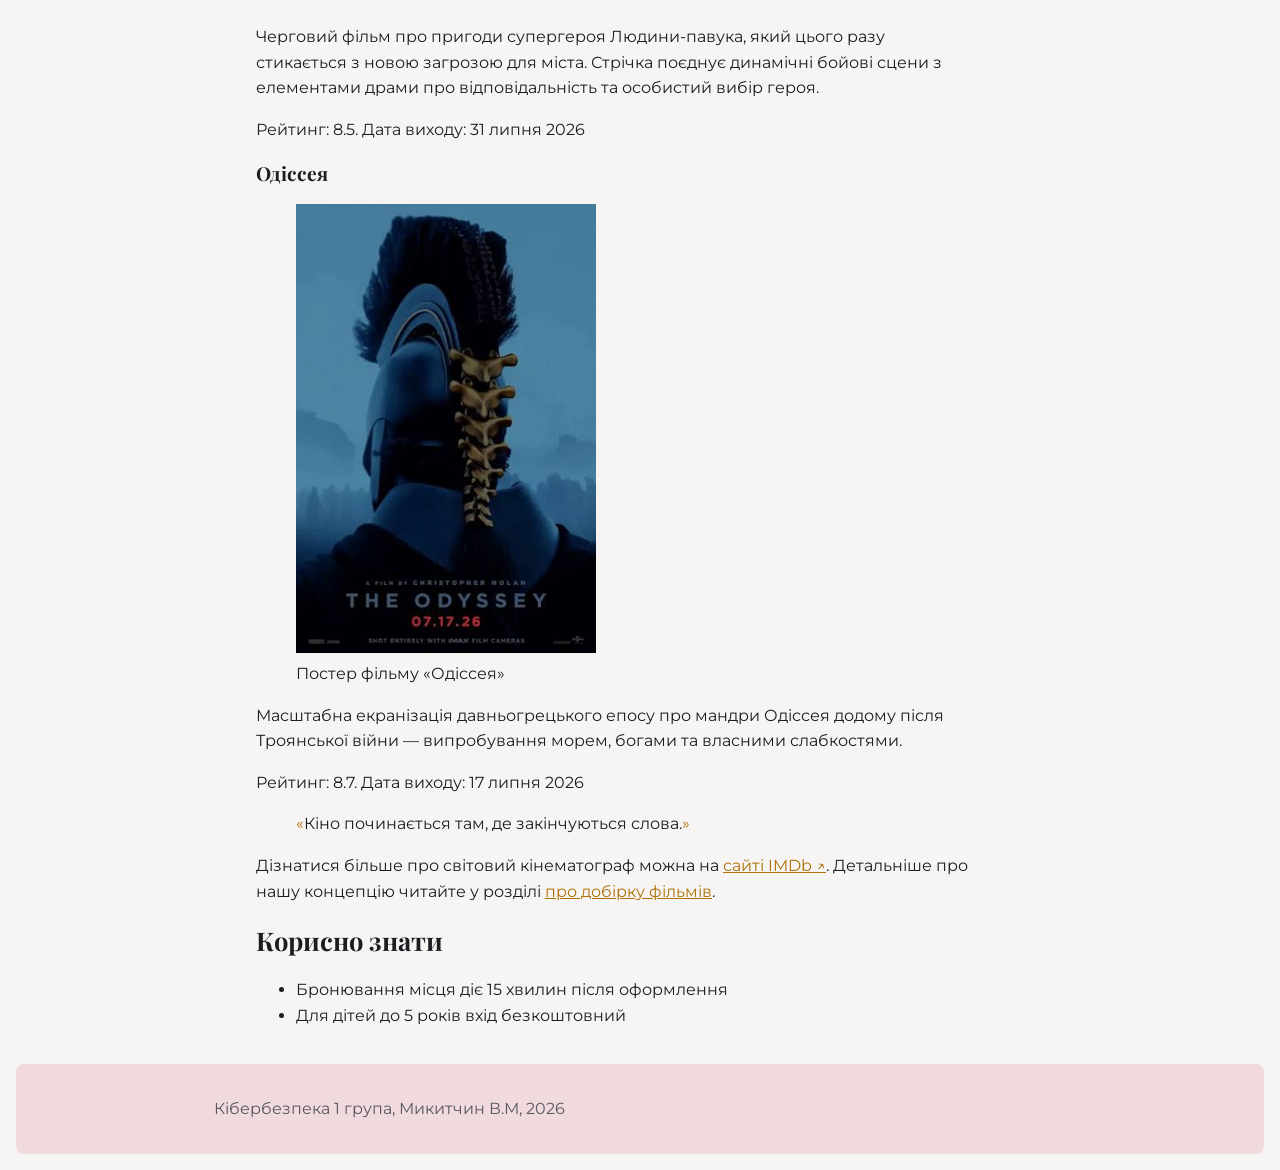
==== commit d7af30ae: "LR9: меню-кнопка й тема на головній" ====
--- a/index.html
+++ b/index.html
@@ -6,23 +6,26 @@
   <meta name="viewport" content="width=device-width, initial-scale=1">
   <title>Кіносвіт — онлайн-кінотеатр</title>
   <link rel="stylesheet" href="css/styles.css">
+  <script src="js/app.js" defer></script>
 </head>
 
 <body>
 
   <header>
     <h1>Кіносвіт</h1>
-    <nav class="nav" aria-label="Головне меню">
-      <details open>
-        <summary class="nav__toggle">☰ Меню</summary>
-        <ul class="nav__list">
-          <li><a href="index.html" class="current">Головна</a></li>
-          <li><a href="catalog.html">Каталог</a></li>
-          <li><a href="catalog.html#schedule">Розклад</a></li>
-          <li><a href="form.html">Бронювання</a></li>
-          <li><a href="index.html#about">Про кінотеатр</a></li>
-        </ul>
-      </details>
+    <div class="header__tools">
+      <button id="theme" class="btn btn--outline theme-btn" type="button" aria-pressed="false">🌙 Темна тема</button>
+      <button id="burger" class="btn burger" type="button" aria-expanded="false" aria-controls="menu"
+        aria-label="Меню">☰</button>
+    </div>
+    <nav id="menu" class="menu" aria-label="Головне меню">
+      <ul class="nav__list">
+        <li><a href="index.html" class="current">Головна</a></li>
+        <li><a href="catalog.html">Каталог</a></li>
+        <li><a href="catalog.html#schedule">Розклад</a></li>
+        <li><a href="form.html">Бронювання</a></li>
+        <li><a href="index.html#about">Про кінотеатр</a></li>
+      </ul>
     </nav>
   </header>
 
@@ -45,8 +48,8 @@
         <p>Оберіть фільм у каталозі та забронюйте місце на сеанс за кілька кліків.</p>
       </section>
 
-      <img class="hero-img" src="images/cinema-banner-1.jpg"
-        alt="Постер-банер онлайн-кінотеатру Кіносвіт" width="300" height="449">
+      <img class="hero-img" src="images/cinema-banner-1.jpg" alt="Постер-банер онлайн-кінотеатру Кіносвіт" width="300"
+        height="449">
 
       <section>
         <h2 id="about">Про проєкт</h2>
--- a/css/styles.css
+++ b/css/styles.css
@@ -5,6 +5,8 @@
 ├── form.html
 ├── css/
 │   └── styles.css
+├── js/
+│   └── app.js
 ├── images/
 │   └── screens/
 └── README.md
@@ -13,7 +15,7 @@
    Проєкт: Кіносвіт — онлайн-кінотеатр
    Варіант 4
    Виконав: Микитчин В.М.
-   Дата: листопад 2026
+   Дата: 25 листопада 2026
    ========================================================== */
 
 @import url('https://fonts.googleapis.com/css2?family=Playfair+Display:wght@700&family=Montserrat:wght@400;600&display=swap');
@@ -22,9 +24,7 @@
    У content-box width рахується тільки для вмісту, а відступи й рамка
    додаються зверху, тому дві колонки по 50% з padding разом дають
    більше 100% і не вміщаються в рядок. */
-*,
-*::before,
-*::after {
+*, *::before, *::after {
   box-sizing: border-box;
 }
 
@@ -32,9 +32,7 @@
    а height: auto зберігає пропорції. Без цього велика картинка тримає
    власну ширину в пікселях, виходить за межі екрана телефона й розтягує
    всю сторінку, через що з'являється горизонтальна прокрутка. */
-img,
-video,
-iframe {
+img, video, iframe {
   max-width: 100%;
   height: auto;
 }
@@ -42,26 +40,29 @@
 /* Запас зверху для переходів за якорями (#schedule, #about): без нього
    липка шапка закривала б заголовок розділу, до якого ми прокрутили. */
 html {
-  scroll-padding-top: 5rem;
-}
-
+  scroll-padding-top: 7rem;
+}
+
+/* ===== Палітра: темна (за замовчуванням) ===== */
 :root {
-  /* Палітра "кінозалу": темний фон, тепле золото як акцент */
-  --color-brand: hsl(350 55% 22%);
-  /* бордовий — оксамитові крісла */
-  --color-accent: hsl(38 85% 55%);
-  /* тепле золото — кнопки, акценти */
-  --color-bg: hsl(240 10% 9%);
-  /* майже чорний фон залу */
-  --color-surface: hsl(240 8% 15%);
-  /* фон карток і таблиці */
-  --color-text: hsl(0 0% 92%);
-  /* світлий текст на темному фоні */
-  --color-muted: hsl(0 0% 62%);
-  /* другорядний текст */
+  --color-brand: hsl(350 55% 22%);     /* бордовий — оксамитові крісла */
+  --color-accent: hsl(38 85% 55%);     /* тепле золото — кнопки, акценти */
+  --color-bg: hsl(240 10% 9%);         /* майже чорний фон залу */
+  --color-surface: hsl(240 8% 15%);    /* фон карток і таблиці */
+  --color-text: hsl(0 0% 92%);         /* світлий текст на темному фоні */
+  --color-muted: hsl(0 0% 62%);        /* другорядний текст */
+  --color-error: hsl(0 70% 55%);       /* помилка валідації */
+  --color-error-bg: hsl(0 50% 20%);
+  --color-ok: hsl(140 50% 45%);        /* поле заповнено правильно */
+  --color-ok-bg: hsl(140 30% 18%);
+  --shadow: 0 4px 14px rgb(0 0 0 / 60%);
+
+  /* Однакові в обох темах: текст на темних підкладках і градієнт банера */
+  --color-on-dark: hsl(0 0% 96%);
+  --banner-from: hsl(350 55% 22%);
+  --banner-to: hsl(38 85% 45%);
 
   --radius: 8px;
-  --shadow: 0 4px 14px rgb(0 0 0 / 60%);
   --font-heading: "Playfair Display", Georgia, serif;
   --font-body: "Montserrat", Arial, sans-serif;
   --font-mono: Consolas, "SFMono-Regular", Menlo, monospace;
@@ -71,16 +72,61 @@
   --space-sm: 0.5rem;
   --space-md: 1rem;
   --space-lg: 2rem;
-  --tap: 44px;
-  /* мінімальна зона натискання для пальця */
+  --tap: 44px;          /* мінімальна зона натискання для пальця */
 
   /* Макет */
-  --gap: 1.25rem;
-  /* єдиний проміжок усіх сіток проєкту */
-  --sidebar: 220px;
-  /* ширина бічної колонки на десктопі */
-  --min-col: 45%;
-  /* база (телефон): 2 постери в ряд; далі перевизначається у медіазапитах */
+  --gap: 1.25rem;       /* єдиний проміжок усіх сіток проєкту */
+  --sidebar: 220px;     /* ширина бічної колонки на десктопі */
+  --min-col: 45%;       /* база (телефон): 2 постери в ряд; далі перевизначається у медіазапитах */
+}
+
+/* ===== Палітра: світла =====
+   1) якщо система просить світлу схему і користувач не примусив темну;
+   2) якщо користувач сам натиснув кнопку теми (клас light-theme). */
+@media (prefers-color-scheme: light) {
+  :root:not(.dark-theme) {
+    --color-brand: hsl(350 45% 90%);
+    --color-accent: hsl(38 90% 36%);
+    --color-bg: hsl(40 20% 96%);
+    --color-surface: hsl(0 0% 100%);
+    --color-text: hsl(240 10% 12%);
+    --color-muted: hsl(240 5% 36%);
+    --color-error: hsl(0 70% 42%);
+    --color-error-bg: hsl(0 80% 94%);
+    --color-ok: hsl(140 55% 30%);
+    --color-ok-bg: hsl(140 50% 92%);
+    --shadow: 0 4px 14px rgb(0 0 0 / 15%);
+  }
+}
+
+:root.light-theme {
+  --color-brand: hsl(350 45% 90%);
+  --color-accent: hsl(38 90% 36%);
+  --color-bg: hsl(40 20% 96%);
+  --color-surface: hsl(0 0% 100%);
+  --color-text: hsl(240 10% 12%);
+  --color-muted: hsl(240 5% 36%);
+  --color-error: hsl(0 70% 42%);
+  --color-error-bg: hsl(0 80% 94%);
+  --color-ok: hsl(140 55% 30%);
+  --color-ok-bg: hsl(140 50% 92%);
+  --shadow: 0 4px 14px rgb(0 0 0 / 15%);
+}
+
+/* Темна тема ще раз, класом: потрібна, щоб користувач міг повернути
+   темну схему, коли система просить світлу */
+:root.dark-theme {
+  --color-brand: hsl(350 55% 22%);
+  --color-accent: hsl(38 85% 55%);
+  --color-bg: hsl(240 10% 9%);
+  --color-surface: hsl(240 8% 15%);
+  --color-text: hsl(0 0% 92%);
+  --color-muted: hsl(0 0% 62%);
+  --color-error: hsl(0 70% 55%);
+  --color-error-bg: hsl(0 50% 20%);
+  --color-ok: hsl(140 50% 45%);
+  --color-ok-bg: hsl(140 30% 18%);
+  --shadow: 0 4px 14px rgb(0 0 0 / 60%);
 }
 
 /* ===== Адаптив (mobile-first) =====
@@ -88,7 +134,7 @@
    min-width: 768px  — планшет,  768–1023px
    min-width: 1024px — десктоп,  ≥ 1024px
    Усі медіазапити лише через min-width і розташовані поруч зі своїми
-   компонентами; єдиний виняток — prefers-reduced-motion в кінці файлу. */
+   компонентами; винятки — prefers-color-scheme та prefers-reduced-motion. */
 
 /* body — flex-колонка: футер притискається до низу вікна.
    На сторінках з макетом росте .layout, на form.html — main. */
@@ -104,32 +150,21 @@
   line-height: 1.6;
 }
 
-h1,
-h2,
-h3 {
+h1, h2, h3 {
   font-family: var(--font-heading);
   line-height: 1.2;
 }
 
-h1 {
-  font-size: clamp(1.6rem, 5vw, 2.2rem);
-}
-
-h2 {
-  font-size: clamp(1.3rem, 4vw, 1.6rem);
-}
-
-h3 {
-  font-size: 1.2rem;
-}
+h1 { font-size: clamp(1.6rem, 5vw, 2.2rem); }
+h2 { font-size: clamp(1.3rem, 4vw, 1.6rem); }
+h3 { font-size: 1.2rem; }
 
 p {
   max-width: 65ch;
 }
 
 main {
-  flex: 1;
-  /* на form.html main росте й притискає футер до низу */
+  flex: 1; /* на form.html main росте й притискає футер до низу */
   padding: var(--space-md);
 }
 
@@ -137,88 +172,88 @@
    Порядок критичний: кожен наступний стан має "переважати"
    попередній у каскаді, інакше, наприклад, hover ніколи
    не спрацює на вже відвіданому посиланні */
-a:link {
-  color: var(--color-accent);
-}
-
-a:visited {
-  color: var(--color-muted);
-}
-
-a:hover {
-  text-decoration: underline;
-}
-
-a:focus-visible {
-  outline: 2px solid var(--color-accent);
-}
-
-a:active {
+a:link    { color: var(--color-accent); }
+a:visited { color: var(--color-muted); }
+a:hover   { text-decoration: underline; }
+a:focus-visible { outline: 2px solid var(--color-accent); }
+a:active  { color: var(--color-text); }
+
+/* === Кнопки === */
+.btn {
+  display: inline-flex;
+  align-items: center;
+  justify-content: center;
+  min-height: var(--tap);
+  min-width: var(--tap);
+  padding: 0 var(--space-md);
+  border: 1px solid var(--color-accent);
+  border-radius: var(--radius);
+  background: var(--color-accent);
+  color: var(--color-bg);
+  font: inherit;
+  font-weight: 600;
+  cursor: pointer;
+}
+
+.btn--outline {
+  background: transparent;
   color: var(--color-text);
 }
 
+.btn:focus-visible {
+  outline: 3px solid var(--color-text);
+  outline-offset: 2px;
+}
+
 /* === Шапка ===
-   База (телефон): назва над меню, шапка звичайна (не липка), бо відкрите
-   меню займало б пів екрана. З планшета шапка стає липкою, а назва й меню
-   стоять в один рядок. Шапка лишається за межами .layout: липкий елемент
-   рухається лише в межах свого контейнера.
+   База (телефон): у першому рядку назва й кнопки (тема, меню), у другому —
+   меню на всю ширину (воно сховане, поки не розгорнеш кнопкою). Шапка
+   звичайна (не липка), бо відкрите меню займало б пів екрана.
+   Планшет: шапка липка, кнопка меню зникає, меню — окремий рядок.
+   Десктоп: назва, меню й кнопка теми в один рядок.
+   Шапка лишається за межами .layout: липкий елемент рухається лише
+   в межах свого контейнера.
    Селектор body > header не чіпляє <header> усередині <article>. */
-body>header {
+body > header {
   z-index: 10;
   display: flex;
-  flex-direction: column;
-  gap: var(--space-sm);
+  flex-wrap: wrap;
+  align-items: center;
+  justify-content: space-between;
+  gap: var(--space-sm) var(--gap);
   background: var(--color-brand);
   padding: var(--space-sm) var(--space-md);
 }
 
-body>header h1 {
+body > header h1 {
+  order: 1;
+  margin: 0;
   color: var(--color-accent);
-  margin: 0;
-}
-
-@media (min-width: 768px) {
-  body>header {
-    position: sticky;
-    top: 0;
-    flex-direction: row;
-    align-items: center;
-    justify-content: space-between;
-    gap: var(--gap);
-  }
-}
-
-/* === Меню в шапці: <details> без JavaScript ===
-   База (телефон): summary — кнопка "☰ Меню", пункти вертикально на всю
-   ширину, кожен не нижчий за 44px. */
-.nav__toggle {
+}
+
+.header__tools {
+  order: 2;
   display: flex;
-  align-items: center;
-  min-height: var(--tap);
-  padding: 0 var(--space-md);
-  background: var(--color-accent);
-  color: var(--color-bg);
-  border-radius: var(--radius);
-  font-weight: 600;
-  cursor: pointer;
-  list-style: none;
-}
-
-.nav__toggle::-webkit-details-marker {
+  gap: var(--space-sm);
+}
+
+/* Меню: на телефоні сховане, відкривається класом .open
+   (клас перемикає JavaScript разом з aria-expanded) */
+.menu {
+  order: 3;
+  flex-basis: 100%;
   display: none;
 }
 
-/* Видимий фокус для клавіатури (Tab, потім Enter або Space) */
-.nav__toggle:focus-visible {
-  outline: 3px solid var(--color-text);
-  outline-offset: 2px;
+.menu.open {
+  display: block;
 }
 
 .nav__list {
   display: grid;
   gap: var(--space-xs);
   list-style: none;
-  margin: var(--space-sm) 0 0;
+  margin: 0;
   padding: 0;
 }
 
@@ -251,17 +286,25 @@
   font-weight: bold;
 }
 
-/* Планшет і вище: кнопка прихована, список — горизонтальний ряд на Flexbox */
 @media (min-width: 768px) {
-  .nav__toggle {
+  body > header {
+    position: sticky;
+    top: 0;
+  }
+
+  .burger {
     display: none;
+  }
+
+  /* На планшеті меню завжди видно: окремим рядком під назвою */
+  .menu {
+    display: block;
   }
 
   .nav__list {
     display: flex;
     flex-wrap: wrap;
     gap: var(--space-sm);
-    margin: 0;
   }
 
   .nav__list a {
@@ -270,9 +313,21 @@
   }
 }
 
+@media (min-width: 1024px) {
+  /* На десктопі: [назва] [меню] [тема] в один рядок */
+  .menu {
+    order: 2;
+    flex-basis: auto;
+  }
+
+  .header__tools {
+    order: 3;
+  }
+}
+
 /* Футер: на form.html він прямий нащадок body,
    на index.html і catalog.html — остання зона макета */
-body>footer,
+body > footer,
 .layout__footer {
   background: var(--color-brand);
   color: var(--color-muted);
@@ -304,24 +359,10 @@
   grid-template-rows: auto 1fr auto auto;
 }
 
-.layout__nav {
-  grid-area: nav;
-}
-
-.layout__main {
-  grid-area: main;
-  min-width: 0;
-  padding: 0;
-}
-
-.layout__aside {
-  grid-area: side;
-}
-
-.layout__footer {
-  grid-area: foot;
-  border-radius: var(--radius);
-}
+.layout__nav    { grid-area: nav; }
+.layout__main   { grid-area: main; min-width: 0; padding: 0; }
+.layout__aside  { grid-area: side; }
+.layout__footer { grid-area: foot; border-radius: var(--radius); }
 
 /* Планшет: дві колонки — main і side; навігація зверху на всю ширину */
 @media (min-width: 768px) {
@@ -395,17 +436,6 @@
   padding: 0;
 }
 
-/* Фільтр за жанром в aside */
-.filter label {
-  display: block;
-  padding: var(--space-sm) 0;
-}
-
-.filter button {
-  margin-top: var(--space-sm);
-  min-height: var(--tap);
-}
-
 /* === Таблиці (LR2) === */
 table {
   border-collapse: collapse;
@@ -436,8 +466,7 @@
   color: var(--color-accent);
 }
 
-th,
-td {
+th, td {
   border: 1px solid var(--color-muted);
   padding: 0.6em 1em;
 }
@@ -470,7 +499,7 @@
   text-align: right;
 }
 
-/* === Форма бронювання (LR3) === */
+/* === Форми (LR3) === */
 fieldset {
   border: 1px solid var(--color-muted);
   border-radius: var(--radius);
@@ -484,10 +513,10 @@
   padding: 0 0.5em;
 }
 
-/* radio і checkbox виключені, щоб не розтягувались на всю ширину */
-input:not([type="radio"]):not([type="checkbox"]),
-select,
-textarea {
+/* radio і checkbox виключені, щоб не розтягувались на всю ширину.
+   :where() обнуляє специфічність правила, тому клас .invalid нижче
+   легко його перебиває. */
+:where(input:not([type="radio"]):not([type="checkbox"]), select, textarea) {
   width: 100%;
   max-width: 400px;
   padding: 0.5em;
@@ -503,13 +532,33 @@
    уся сторінка стане червоною одразу після завантаження,
    бо порожні required-поля invalid за замовчуванням */
 input:focus:invalid {
-  border-color: hsl(0 70% 50%);
-  background: hsl(0 50% 20%);
+  border-color: var(--color-error);
+  background: var(--color-error-bg);
 }
 
 input:focus:valid {
-  border-color: hsl(140 50% 45%);
-  background: hsl(140 30% 18%);
+  border-color: var(--color-ok);
+  background: var(--color-ok-bg);
+}
+
+/* Помилка, яку показує JavaScript-валідація (форма має novalidate) */
+.error {
+  display: block;
+  min-height: 1.2em;
+  color: var(--color-error);
+  font-size: 0.85rem;
+}
+
+.invalid {
+  border-color: var(--color-error);
+  outline: 2px solid var(--color-error);
+  outline-offset: 1px;
+}
+
+input.invalid,
+select.invalid,
+textarea.invalid {
+  background: var(--color-error-bg);
 }
 
 button[type="submit"] {
@@ -539,27 +588,31 @@
   color: var(--color-accent);
 }
 
+/* Квитанція після успішної відправки форми */
+.receipt {
+  margin-top: var(--space-lg);
+  padding: var(--space-md);
+  background: var(--color-surface);
+  border: 1px solid var(--color-accent);
+  border-radius: var(--radius);
+}
+
+.receipt ul {
+  margin: 0;
+  padding-left: 1.2rem;
+  overflow-wrap: anywhere;
+}
+
 /* === Додаткові псевдокласи === */
-input:disabled {
-  opacity: 0.5;
-}
+input:disabled { opacity: 0.5; }
 
 /* === Псевдоелементи === */
-blockquote::before {
-  content: "«";
-  color: var(--color-accent);
-}
-
-blockquote::after {
-  content: "»";
-  color: var(--color-accent);
-}
+blockquote::before { content: "«"; color: var(--color-accent); }
+blockquote::after { content: "»"; color: var(--color-accent); }
 
 /* === Комбінатори ===
    Пробіл (нащадок): діє на будь-який p всередині article, на будь-якій глибині */
-article p {
-  color: var(--color-text);
-}
+article p { color: var(--color-text); }
 
 /* === Атрибутний селектор ===
    Позначаємо зовнішні посилання значком */
@@ -574,9 +627,9 @@
   margin: 0 auto var(--space-lg);
   padding: var(--space-lg);
   border-radius: var(--radius);
-  color: var(--color-text);
+  color: var(--color-on-dark);
   text-shadow: 0 1px 3px rgb(0 0 0 / 70%);
-  background-image: linear-gradient(120deg, var(--color-brand), var(--color-accent));
+  background-image: linear-gradient(120deg, var(--banner-from), var(--banner-to));
 }
 
 .banner h2 {
@@ -596,11 +649,53 @@
   border-radius: var(--radius);
 }
 
-/* ===== Каталог: Grid ===== */
+/* ===== Каталог: панель керування ===== */
 .catalog h2 {
   margin: 0 0 var(--space-md);
 }
 
+.controls {
+  display: grid;
+  grid-template-columns: 1fr;
+  gap: var(--space-md);
+  margin-bottom: var(--space-md);
+  padding: var(--space-md);
+  background: var(--color-surface);
+  border-radius: var(--radius);
+}
+
+@media (min-width: 768px) {
+  .controls {
+    grid-template-columns: repeat(auto-fit, minmax(170px, 1fr));
+    align-items: end;
+  }
+}
+
+.controls__field {
+  display: grid;
+  gap: var(--space-xs);
+}
+
+.controls input,
+.controls select {
+  max-width: none;
+  min-height: var(--tap);
+  margin-top: 0;
+}
+
+.controls__count {
+  margin: 0 0 var(--space-md);
+  color: var(--color-muted);
+}
+
+.empty {
+  padding: var(--space-md);
+  background: var(--color-surface);
+  border-left: 4px solid var(--color-accent);
+  border-radius: var(--radius);
+}
+
+/* ===== Каталог: Grid ===== */
 /* Механізм із LR6 не чіпаємо: auto-fit + minmax(var(--min-col), 1fr).
    Кількістю постерів у ряду керує лише --min-col:
    телефон 45%  -> рівно 2 в ряд (3 не вміщаються);
@@ -615,15 +710,11 @@
 }
 
 @media (min-width: 768px) {
-  .cards {
-    --min-col: 30%;
-  }
+  .cards { --min-col: 30%; }
 }
 
 @media (min-width: 1024px) {
-  .cards {
-    --min-col: 150px;
-  }
+  .cards { --min-col: 150px; }
 }
 
 /* ===== Картка: Flexbox-колонка + плавні переходи ===== */
@@ -652,9 +743,7 @@
 }
 
 @media (min-width: 768px) {
-  .card {
-    --pad: var(--space-md);
-  }
+  .card { --pad: var(--space-md); }
 }
 
 /* Постер: обгортка з пропорцією 2:3 і відсіканням масштабованого зображення */
@@ -693,7 +782,7 @@
   align-items: flex-end;
   padding: var(--pad);
   background: linear-gradient(to top, rgb(0 0 0 / 85%), rgb(0 0 0 / 25%));
-  color: var(--color-text);
+  color: var(--color-on-dark);
   font-family: var(--font-heading);
   font-size: 1.1rem;
   line-height: 1.2;
@@ -718,6 +807,12 @@
   border-radius: 999px;
 }
 
+/* Модифікатор: звичайний фільм у прокаті (не прем'єра) — стриманий бейдж */
+.card__badge--regular {
+  background: rgb(0 0 0 / 65%);
+  color: var(--color-on-dark);
+}
+
 .card__body {
   padding: var(--pad);
 }
@@ -805,9 +900,7 @@
 }
 
 @keyframes spin {
-  to {
-    transform: rotate(360deg);
-  }
+  to { transform: rotate(360deg); }
 }
 
 /* ===== Модальне вікно <dialog> ===== */
@@ -825,6 +918,10 @@
   box-shadow: 0 12px 28px rgb(0 0 0 / 35%);
 }
 
+dialog h2 {
+  margin-top: 0;
+}
+
 dialog::backdrop {
   background: rgb(0 0 0 / 55%);
 }
@@ -840,25 +937,13 @@
    кадр from, а після завершення лишається в кадрі to. Без both під час
    затримки блок був би видимий у кінцевому вигляді й різко стрибнув би на from. */
 @keyframes fade {
-  from {
-    opacity: 0;
-  }
-
-  to {
-    opacity: 1;
-  }
+  from { opacity: 0; }
+  to   { opacity: 1; }
 }
 
 @keyframes pop {
-  from {
-    opacity: 0;
-    transform: translateY(24px) scale(0.96);
-  }
-
-  to {
-    opacity: 1;
-    transform: translateY(0) scale(1);
-  }
+  from { opacity: 0; transform: translateY(24px) scale(0.96); }
+  to   { opacity: 1; transform: translateY(0) scale(1); }
 }
 
 dialog[open] {
@@ -867,6 +952,41 @@
 
 dialog[open]::backdrop {
   animation: fade 200ms ease-out both;
+}
+
+/* ===== Тимчасове повідомлення (тост) ===== */
+.toast {
+  position: fixed;
+  right: var(--space-md);
+  bottom: var(--space-md);
+  z-index: 20;
+  max-width: min(90vw, 320px);
+  padding: var(--space-sm) var(--space-md);
+  background: var(--color-accent);
+  color: var(--color-bg);
+  border-radius: var(--radius);
+  box-shadow: var(--shadow);
+  animation: pop 280ms ease-out both;
+}
+
+/* ===== Демонстрація роботи (LR8) ===== */
+.demo {
+  margin-top: var(--space-lg);
+}
+
+/* white-space: pre-line зберігає переноси рядків із тексту (символ \n),
+   а зайві пробіли стискає. Без нього браузер склеїв би весь вивід
+   в один суцільний рядок, і нумерований список став би важко читати. */
+.js-out {
+  white-space: pre-line;
+  font-family: var(--font-mono);
+  font-size: 0.9rem;
+  background: var(--color-surface);
+  padding: var(--space-md);
+  border-radius: var(--radius);
+  line-height: 1.7;
+  overflow-wrap: anywhere;
+  margin: 0 0 var(--space-md);
 }
 
 /* ===== Повага до prefers-reduced-motion =====
@@ -876,10 +996,7 @@
    це налаштування користувача, воно має перебивати будь-які правила
    автора незалежно від специфічності. */
 @media (prefers-reduced-motion: reduce) {
-
-  *,
-  *::before,
-  *::after {
+  *, *::before, *::after {
     animation-duration: 0.01ms !important;
     animation-iteration-count: 1 !important;
     transition-duration: 0.01ms !important;
